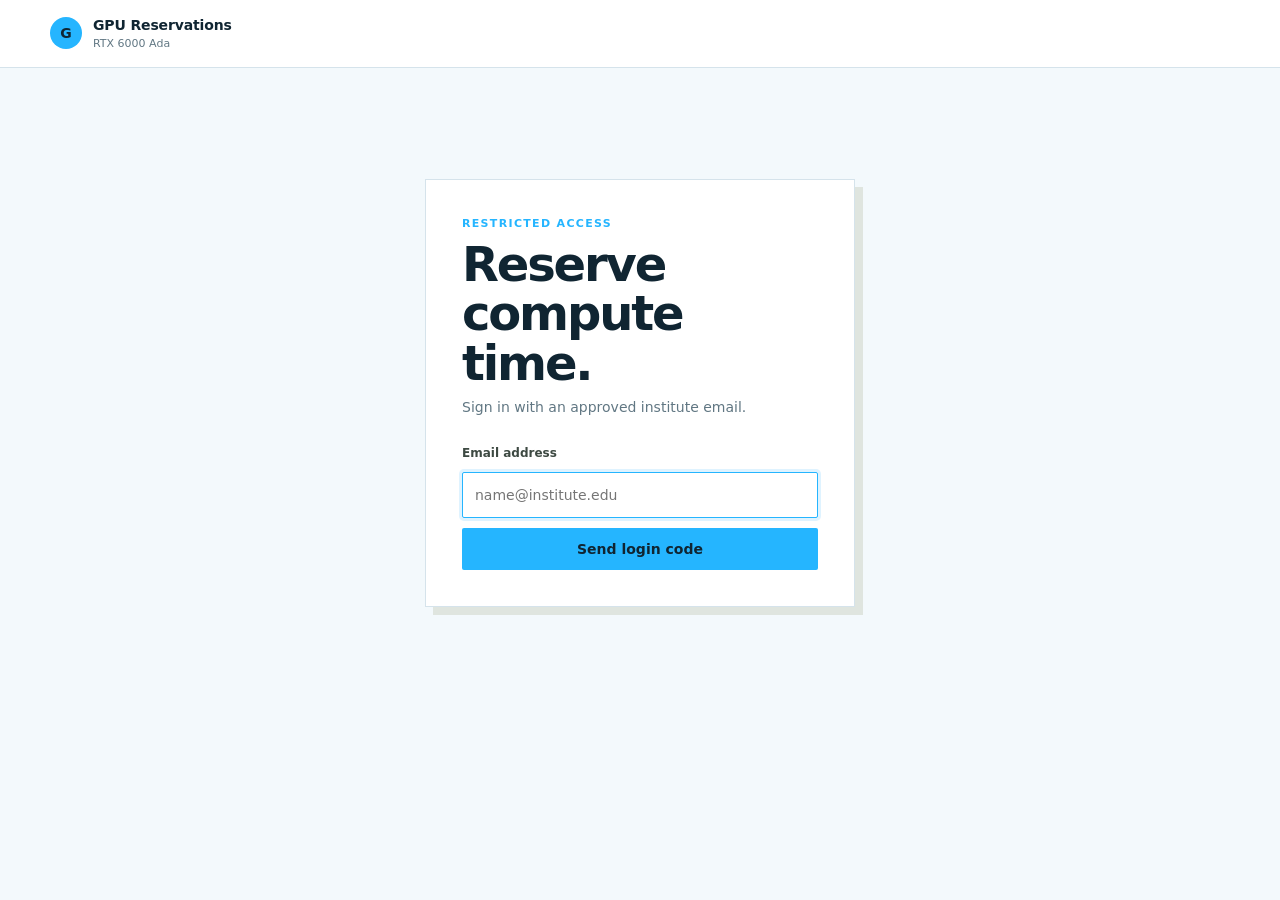
==== frontend/index.html @ e5f3404c "first commit" ====
<!doctype html>
<html lang="en">
<head>
  <meta charset="utf-8">
  <meta name="viewport" content="width=device-width, initial-scale=1">
  <meta name="color-scheme" content="light">
  <title>GPU Reservations</title>
  <link rel="stylesheet" href="/frontend/app.css?v=20">
  <script src="/frontend/app.js?v=20" defer></script>
</head>
<body>
  <header class="topbar">
    <a class="brand" href="/" aria-label="GPU Reservations home">
      <span class="brand-mark">G</span>
      <span><strong>GPU Reservations</strong><small>RTX 6000 Ada</small></span>
    </a>
    <div id="user-menu" class="user-menu hidden">
      <span><strong id="user-name"></strong><small id="user-email"></small></span>
      <button id="logout" class="button ghost" type="button">Sign out</button>
    </div>
  </header>

  <main>
    <section id="login" class="login-panel">
      <div class="eyebrow">Restricted access</div>
      <h1>Reserve compute time.</h1>
      <p>Sign in with an approved institute email.</p>
      <div id="login-notice" class="form-notice hidden" role="alert"></div>
      <form id="email-form" class="form-stack">
        <label for="email">Email address</label>
        <input id="email" type="email" inputmode="email" autocomplete="email" placeholder="name@institute.edu" required>
        <button id="email-submit" class="button primary" type="submit">Send login code</button>
      </form>
      <form id="code-form" class="form-stack hidden">
        <div class="form-heading"><label for="code">Verification code</label><button id="change-email" class="text-button" type="button">Use another email</button></div>
        <input id="code" class="otp" inputmode="numeric" autocomplete="one-time-code" pattern="[0-9]{6}" maxlength="6" placeholder="000000" required>
        <button id="code-submit" class="button primary" type="submit">Continue</button>
      </form>
    </section>

    <section id="workspace" class="workspace hidden">
      <div class="page-heading">
        <div><div class="eyebrow">Shared compute · RTX 6000 Ada</div><h1>Reserve GPU time</h1><p>Set your time below. The availability timeline updates as you adjust it.</p></div>
        <div class="status"><span class="status-dot"></span>GPU online</div>
      </div>
      <div id="notice" class="notice hidden" role="status" aria-live="polite">
        <span id="notice-icon" class="notice-icon" aria-hidden="true"></span>
        <div><strong id="notice-title"></strong><p id="notice-message"></p></div>
        <button id="dismiss-notice" class="notice-close" type="button" aria-label="Dismiss message">×</button>
      </div>
      <section class="booking-composer" aria-labelledby="composer-title">
        <div class="composer-intro"><div class="eyebrow">New reservation</div><h2 id="composer-title">Build your session</h2><p>The selected time appears live on the timeline.</p></div>
        <div id="reservation-limit" class="reservation-limit hidden" role="status"><strong>One reservation at a time</strong><span>You already have a current or upcoming reservation. Cancel or complete it before booking another.</span></div>
        <div class="composer-fields">
          <div class="composer-field"><span id="start-time-label">Start time</span><div class="time-entry" role="group" aria-labelledby="start-time-label"><label><span class="sr-only">Time, hour and minute</span><input id="start-time-text" type="text" inputmode="numeric" autocomplete="off" maxlength="5" placeholder="09:00" aria-describedby="time-entry-hint"></label><div class="period-toggle" aria-label="AM or PM"><button id="period-am" type="button" data-period="AM">AM</button><button id="period-pm" type="button" data-period="PM">PM</button></div></div><small id="time-entry-hint" class="field-hint">Type any minute · ↑↓ adjusts by one minute</small></div>
          <div class="composer-field"><span>Duration</span><div class="duration-stepper"><button id="duration-down" type="button" aria-label="Reduce duration by 15 minutes">−</button><output id="duration-value">1 hr</output><button id="duration-up" type="button" aria-label="Increase duration by 15 minutes">+</button></div></div>
          <div id="composer-summary" class="composer-summary"><span id="composer-date">Today</span><strong id="composer-range">9:00 AM — 10:00 AM</strong><small id="composer-status">Available to reserve</small></div>
          <button id="confirm-booking" class="button primary reserve-button" type="button">Reserve GPU</button>
        </div>
        <p id="selection-error" class="inline-error hidden"></p>
        <div id="my-reservations" class="my-reservations hidden"></div>
      </section>
      <section class="schedule" aria-label="GPU availability calendar">
        <header class="schedule-header">
          <div class="date-control">
            <button id="previous-day" class="day-arrow" type="button" aria-label="Previous week">←</button>
            <div class="active-date"><span id="day-context">Today</span><h2 id="calendar-date"></h2></div>
            <button id="next-day" class="day-arrow" type="button" aria-label="Next week">→</button>
          </div>
          <button id="return-today" class="button secondary hidden" type="button">Return to today</button>
        </header>
        <nav id="day-strip" class="day-strip" aria-label="Browse days"></nav>
        <div class="availability-key" aria-label="Availability legend">
          <span><i class="key-open"></i>Available</span><span><i class="key-busy"></i>Unavailable</span><span><i class="key-yours"></i>Your reservation</span><span><i class="key-preview"></i>Your selection</span>
        </div>
        <div id="timeline-scroller" class="horizontal-calendar">
          <div id="timeline" class="timeline" aria-label="Daily availability timeline">
            <div class="hour-labels timeline-fallback" aria-hidden="true">
              <span class="hour-label major" style="left:0">12 AM</span><span class="hour-label" style="left:4.1667%">1 AM</span><span class="hour-label major" style="left:8.3333%">2 AM</span><span class="hour-label" style="left:12.5%">3 AM</span><span class="hour-label major" style="left:16.6667%">4 AM</span><span class="hour-label" style="left:20.8333%">5 AM</span><span class="hour-label major" style="left:25%">6 AM</span><span class="hour-label" style="left:29.1667%">7 AM</span><span class="hour-label major" style="left:33.3333%">8 AM</span><span class="hour-label" style="left:37.5%">9 AM</span><span class="hour-label major" style="left:41.6667%">10 AM</span><span class="hour-label" style="left:45.8333%">11 AM</span><span class="hour-label major" style="left:50%">12 PM</span><span class="hour-label" style="left:54.1667%">1 PM</span><span class="hour-label major" style="left:58.3333%">2 PM</span><span class="hour-label" style="left:62.5%">3 PM</span><span class="hour-label major" style="left:66.6667%">4 PM</span><span class="hour-label" style="left:70.8333%">5 PM</span><span class="hour-label major" style="left:75%">6 PM</span><span class="hour-label" style="left:79.1667%">7 PM</span><span class="hour-label major" style="left:83.3333%">8 PM</span><span class="hour-label" style="left:87.5%">9 PM</span><span class="hour-label major" style="left:91.6667%">10 PM</span><span class="hour-label" style="left:95.8333%">11 PM</span><span class="hour-label major" style="left:100%">12 AM</span>
            </div>
            <div class="timeline-empty-message">Loading availability…</div>
          </div>
        </div>
      </section>
    </section>
  </main>

  <dialog id="cancel-dialog">
    <div class="dialog-copy"><h2>Cancel reservation?</h2><p>Active SSH access will stop shortly after cancellation.</p></div>
    <div class="dialog-actions"><button id="keep-reservation" class="button secondary" type="button">Keep it</button><button id="confirm-cancel" class="button danger" type="button">Cancel reservation</button></div>
  </dialog>

  <dialog id="confirm-dialog" class="confirm-dialog" aria-labelledby="confirm-dialog-title">
    <div class="dialog-copy">
      <div class="eyebrow">Review reservation</div>
      <h2 id="confirm-dialog-title">Confirm your GPU session</h2>
      <p>Check the configuration and timing before reserving.</p>
      <dl class="configuration-summary">
        <div class="configuration-time"><dt>Date</dt><dd id="confirm-date"></dd></div>
        <div class="configuration-time"><dt>Session</dt><dd id="confirm-time"></dd></div>
        <div><dt>GPU</dt><dd>NVIDIA RTX A6000<small>48 GB VRAM</small></dd></div>
        <div><dt>CPU</dt><dd>16 cores</dd></div>
        <div><dt>Memory</dt><dd>32 GB RAM</dd></div>
        <div><dt>Runtime</dt><dd>CUDA 12.8</dd></div>
      </dl>
    </div>
    <div class="dialog-actions"><button id="edit-booking" class="button secondary" type="button">Go back</button><button id="submit-booking" class="button primary" type="button">Confirm reservation</button></div>
  </dialog>
</body>
</html>
---- frontend/app.css ----
:root {
  --ink:#102532;--muted:#617783;--line:#d5e3eb;--line-strong:#b7cedb;--paper:#fff;
  --canvas:#f3f9fc;--soft:#edf7fc;--accent:#25B5FF;--accent-dark:#079be8;
  --accent-pale:#e5f6ff;--danger:#b52b23;--danger-pale:#fff0ed;--warning:#9b5b12;
  --success:#168fd5;--success-pale:#e5f6ff;
  font-family:Inter,ui-sans-serif,system-ui,-apple-system,BlinkMacSystemFont,"Segoe UI",sans-serif;
  color:var(--ink);background:var(--canvas);font-synthesis:none;
}
*{box-sizing:border-box}html{scroll-behavior:smooth}body{margin:0;min-height:100vh;font-size:14px;line-height:1.45}button,input{font:inherit}button{touch-action:manipulation}.hidden{display:none!important}
.topbar{height:68px;padding:0 max(24px,calc((100vw - 1180px)/2));display:flex;align-items:center;justify-content:space-between;border-bottom:1px solid var(--line);background:var(--paper);position:sticky;top:0;z-index:40}.brand{display:flex;align-items:center;gap:11px;color:var(--ink);text-decoration:none}.brand-mark{display:grid;place-items:center;width:32px;height:32px;color:#fff;background:var(--accent);border-radius:50%;font-weight:800}.brand strong,.brand small,.user-menu strong,.user-menu small{display:block}.brand strong{letter-spacing:-.01em}.brand small,.user-menu small{color:var(--muted);font-size:11px}.user-menu{display:flex;align-items:center;gap:16px;text-align:right}
main{width:min(1180px,calc(100% - 48px));margin:0 auto;padding:48px 0 72px}.eyebrow{margin-bottom:8px;color:var(--accent);font-size:11px;font-weight:800;letter-spacing:.12em;text-transform:uppercase}h1,h2,p{margin-top:0}h1{margin-bottom:9px;font-size:clamp(30px,4vw,48px);line-height:1.03;letter-spacing:-.045em;font-weight:720}h2{margin-bottom:0;font-size:21px;letter-spacing:-.025em}.page-heading{display:flex;align-items:end;justify-content:space-between;gap:24px;margin-bottom:30px}.page-heading p{margin:0;color:var(--muted);font-size:15px}.status{display:flex;align-items:center;gap:9px;padding:9px 12px;border:1px solid var(--line);background:#fff;color:var(--muted);font-size:12px}.status-dot{width:8px;height:8px;border-radius:50%;background:var(--success);box-shadow:0 0 0 4px rgb(22 113 73/.11)}
.login-panel{width:min(430px,100%);margin:7vh auto 0;padding:36px;border:1px solid var(--line);background:var(--paper);box-shadow:8px 8px 0 #dfe5df}.login-panel>p{margin-bottom:27px;color:var(--muted)}.form-notice{margin:-10px 0 20px;padding:12px 13px;color:#7d1814;background:var(--danger-pale);border-left:5px solid var(--danger);font-weight:650}.form-stack{display:grid;gap:10px}.form-stack+form{margin-top:22px;padding-top:22px;border-top:1px solid var(--line)}label,.field-label{color:#3d4942;font-size:12px;font-weight:700}.form-heading{display:flex;justify-content:space-between;align-items:center}
input{width:100%;height:46px;padding:9px 12px;color:var(--ink);background:#fff;border:1px solid var(--line-strong);border-radius:2px;outline:none;transition:border-color 140ms,box-shadow 140ms}input:focus{border-color:var(--accent);box-shadow:0 0 0 3px rgb(32 106 70/.13)}.otp{font-size:20px;letter-spacing:.22em;font-variant-numeric:tabular-nums}
.button{min-height:42px;padding:8px 15px;border:1px solid transparent;border-radius:2px;font-weight:720;cursor:pointer;transition:background 140ms,border-color 140ms,color 140ms,transform 100ms}.button:active{transform:translateY(1px)}.button:focus-visible,.icon-button:focus-visible,.text-button:focus-visible,.day-arrow:focus-visible,.day-chip:focus-visible,.slot-action:focus-visible,.notice-close:focus-visible{outline:3px solid rgb(32 106 70/.2);outline-offset:2px}.button:disabled{opacity:.5;cursor:wait}.primary{color:#fff;background:var(--accent)}.primary:hover{background:var(--accent-dark)}.secondary{color:var(--ink);background:#fff;border-color:var(--line-strong)}.secondary:hover,.ghost:hover{background:var(--soft)}.ghost{min-height:34px;color:var(--muted);background:transparent;border-color:var(--line)}.danger{color:#fff;background:var(--danger)}.text-button{padding:0;color:var(--accent);background:none;border:0;font-size:12px;font-weight:700;cursor:pointer}.icon-button{width:38px;height:38px;color:var(--muted);background:transparent;border:1px solid var(--line);border-radius:2px;font-size:22px;cursor:pointer}
.notice{display:grid;grid-template-columns:auto 1fr auto;align-items:start;gap:14px;margin-bottom:22px;padding:19px 20px;color:#104e33;background:var(--success-pale);border:1px solid #9fd3b4;border-left:6px solid var(--success);box-shadow:4px 4px 0 rgb(22 113 73/.1)}.notice.error{color:#7d1814;background:var(--danger-pale);border-color:#edaaa4;border-left-color:var(--danger);box-shadow:4px 4px 0 rgb(181 43 35/.09)}.notice-icon{display:grid;place-items:center;width:26px;height:26px;border-radius:50%;color:#fff;background:var(--success);font-weight:900}.notice-icon::after{content:'✓'}.notice.error .notice-icon{background:var(--danger)}.notice.error .notice-icon::after{content:'!'}.notice strong{display:block;font-size:17px;letter-spacing:-.01em}.notice p{margin:2px 0 0;color:inherit}.notice-close{padding:0 4px;border:0;background:transparent;color:currentColor;font-size:22px;cursor:pointer}
.schedule{background:var(--paper);border:1px solid var(--line-strong);box-shadow:8px 8px 0 #dfe5df}.schedule-header{display:flex;align-items:center;justify-content:space-between;gap:20px;padding:24px 26px;border-bottom:1px solid var(--line)}.date-control{display:flex;align-items:center;gap:17px}.day-arrow{display:grid;place-items:center;width:40px;height:40px;border:1px solid var(--line-strong);border-radius:50%;background:#fff;color:var(--ink);cursor:pointer;font-size:17px}.day-arrow:hover{background:var(--soft)}.active-date{min-width:220px}.active-date span{display:block;margin-bottom:2px;color:var(--accent);font-size:11px;font-weight:800;letter-spacing:.1em;text-transform:uppercase}.active-date h2{font-size:24px}
.day-strip{display:grid;grid-template-columns:repeat(7,1fr);border-bottom:1px solid var(--line)}.day-chip{min-width:0;padding:15px 6px;background:#fafbfa;border:0;border-right:1px solid var(--line);color:var(--muted);cursor:pointer}.day-chip:last-child{border-right:0}.day-chip span,.day-chip strong{display:block}.day-chip span{font-size:10px;font-weight:750;letter-spacing:.08em;text-transform:uppercase}.day-chip strong{margin-top:3px;color:var(--ink);font-size:18px}.day-chip:hover{background:var(--soft)}.day-chip.active{background:var(--accent);color:#d8ebdf}.day-chip.active strong{color:#fff}.day-chip.today:not(.active) strong{color:var(--accent)}
.availability-key{display:flex;flex-wrap:wrap;gap:20px;padding:13px 26px;color:var(--muted);border-bottom:1px solid var(--line);font-size:11px}.availability-key span{display:flex;align-items:center;gap:7px}.availability-key i{display:inline-block;width:11px;height:11px;border:1px solid var(--line-strong)}.key-open{background:#fff}.key-busy{background:#d8ddd9}.key-yours{background:var(--accent)}.key-past{background:repeating-linear-gradient(135deg,#fff,#fff 3px,#dfe3e0 3px,#dfe3e0 5px)}
.timeline-head,.time-row{display:grid;grid-template-columns:112px 1fr 110px;align-items:center}.timeline-head{min-height:38px;padding:0 26px;color:var(--muted);background:#f7f9f7;border-bottom:1px solid var(--line);font-size:10px;font-weight:750;letter-spacing:.08em;text-transform:uppercase}.timeline{position:relative}.time-row{min-height:48px;padding:0 26px;border-bottom:1px solid #e7ebe8}.time-row:last-child{border-bottom:0}.time-label{color:#667169;font-size:12px;font-variant-numeric:tabular-nums}.slot-status{align-self:stretch;display:flex;align-items:center;gap:10px;padding-left:16px;border-left:3px solid #cad3cc;color:#4f5d54}.slot-status::before{content:'';width:7px;height:7px;border-radius:50%;background:#8e9a92}.slot-action{justify-self:end;padding:6px 0;border:0;background:transparent;color:var(--accent);font-size:12px;font-weight:800;cursor:pointer}.slot-action:hover{text-decoration:underline}.time-row.unavailable{background:#edf0ee}.time-row.unavailable .slot-status{border-left-color:#89958d;color:#4c5650}.time-row.unavailable .slot-status::before{background:#68736c}.time-row.mine{background:var(--accent-pale)}.time-row.mine .slot-status{border-left-color:var(--accent);color:var(--accent-dark);font-weight:700}.time-row.mine .slot-status::before{background:var(--accent)}.time-row.past{background:repeating-linear-gradient(135deg,#fafbfa,#fafbfa 7px,#f1f3f1 7px,#f1f3f1 10px);color:#9aa29d}.time-row.past .slot-status{border-left-color:#d8ddd9;color:#929b95}.time-row.past .slot-status::before{background:#b9c1bc}.current-time{position:absolute;left:112px;right:26px;height:2px;background:#d3493e;z-index:2;pointer-events:none}.current-time::before{content:'';position:absolute;left:-4px;top:-3px;width:8px;height:8px;border-radius:50%;background:#d3493e}
.backdrop{position:fixed;inset:0;z-index:60;background:rgb(19 29 23/.38);animation:fade-in 160ms ease-out}.booking-panel{position:fixed;top:0;right:0;z-index:70;width:min(430px,100%);height:100dvh;padding:30px;background:#fff;border-left:1px solid var(--line-strong);box-shadow:-20px 0 55px rgb(15 24 18/.16);transform:translateX(102%);transition:transform 220ms cubic-bezier(.2,.75,.25,1);display:flex;flex-direction:column}.booking-panel.open{transform:none}.panel-head{display:flex;align-items:flex-start;justify-content:space-between;gap:20px;padding-bottom:24px;border-bottom:1px solid var(--line)}.selection-summary{padding:26px 0;border-bottom:1px solid var(--line)}.selection-summary strong,.selection-summary span{display:block}.selection-summary strong{font-size:22px;letter-spacing:-.03em}.selection-summary span{margin-top:3px;color:var(--muted)}#selection-time{margin-top:12px;color:var(--ink);font-size:18px;font-weight:700}.field-group{padding-top:24px}.segmented{display:grid;grid-template-columns:1fr 1fr;gap:7px;margin-top:9px}.segmented button{min-height:42px;color:#424f47;background:var(--soft);border:1px solid transparent;border-radius:2px;cursor:pointer}.segmented button:hover{border-color:var(--line-strong)}.segmented button.active{color:#fff;background:var(--ink)}.segmented button:disabled{opacity:.35;cursor:not-allowed}.inline-error{margin-top:16px;padding:13px;color:#821b16;background:var(--danger-pale);border:1px solid #edaaa4;border-left:5px solid var(--danger);font-weight:650}.panel-actions{display:grid;grid-template-columns:1fr 1fr;gap:8px;margin-top:auto;padding-top:24px}
dialog{width:min(430px,calc(100% - 32px));padding:0;border:1px solid var(--line-strong);border-radius:2px;box-shadow:12px 12px 0 rgb(23 33 27/.17)}dialog::backdrop{background:rgb(16 24 19/.4)}.dialog-copy{padding:26px}.dialog-copy p{margin:7px 0 0;color:var(--muted)}.dialog-actions{display:flex;justify-content:flex-end;gap:8px;padding:15px 24px;background:#f3f5f3;border-top:1px solid var(--line)}
@keyframes fade-in{from{opacity:0}to{opacity:1}}
@media(max-width:700px){.topbar{height:60px;padding:0 16px}.user-menu>span{display:none}main{width:100%;padding:27px 0 48px}.workspace .page-heading{padding:0 17px}.page-heading{align-items:flex-start}.status{display:none}.schedule{border-left:0;border-right:0;box-shadow:none}.schedule-header{padding:18px 16px}.active-date{min-width:0}.active-date h2{font-size:19px}.date-control{gap:10px}.day-arrow{width:36px;height:36px}.schedule-header>.button{display:none}.day-strip{overflow-x:auto;grid-template-columns:repeat(7,minmax(62px,1fr))}.availability-key{gap:11px;padding:11px 16px}.timeline-head,.time-row{grid-template-columns:74px 1fr 62px;padding-left:16px;padding-right:12px}.timeline-head{font-size:9px}.slot-status{padding-left:10px}.current-time{left:74px;right:12px}.booking-panel{top:auto;bottom:0;width:100%;height:auto;max-height:91dvh;padding:22px;border-top:1px solid var(--line-strong);border-left:0;transform:translateY(102%)}.segmented{grid-template-columns:repeat(4,1fr)}.segmented button{padding:5px;font-size:12px}.login-panel{margin:4vh 16px 0;width:auto;padding:25px}.notice{margin:0 16px 20px}.slot-action{font-size:11px}}
@media(prefers-reduced-motion:reduce){*,*::before,*::after{scroll-behavior:auto!important;transition:none!important;animation:none!important}}

/* Reservation confirmation */
.reserve-button{box-shadow:6px 6px 0 #b7cedb;transform:translate(-2px,-2px)}
.reserve-button:hover:not(:disabled){box-shadow:8px 8px 0 #a9c5d4;transform:translate(-3px,-3px)}
.reserve-button:active:not(:disabled){box-shadow:2px 2px 0 #a9c5d4;transform:translate(1px,1px)}
.reserve-button:disabled{box-shadow:3px 3px 0 #d5e3eb;transform:none}
.confirm-dialog{width:min(570px,calc(100% - 32px))}.confirm-dialog .dialog-copy{padding:30px}.confirm-dialog .eyebrow{margin-bottom:6px}.configuration-summary{display:grid;grid-template-columns:repeat(2,1fr);gap:10px;margin:24px 0 0}.configuration-summary>div{min-width:0;padding:15px 16px;border:1px solid var(--line);background:var(--soft)}.configuration-summary .configuration-time{grid-column:1/-1;background:#fff;border-color:var(--line-strong)}.configuration-summary dt{margin-bottom:4px;color:var(--muted);font-size:10px;font-weight:800;letter-spacing:.09em;text-transform:uppercase}.configuration-summary dd{margin:0;color:var(--ink);font-size:15px;font-weight:750;font-variant-numeric:tabular-nums}.configuration-summary dd small{display:block;margin-top:2px;color:var(--muted);font-size:11px;font-weight:600}.confirm-dialog .dialog-actions{padding:17px 30px}.confirm-dialog .dialog-actions .primary{min-width:180px}
@media(max-width:560px){.configuration-summary{grid-template-columns:1fr}.configuration-summary .configuration-time{grid-column:auto}.confirm-dialog .dialog-copy{padding:24px 20px}.confirm-dialog .dialog-actions{display:grid;grid-template-columns:1fr 1fr;padding:14px 20px}.confirm-dialog .dialog-actions .primary{min-width:0}}

/* Reservation composer and horizontal availability timeline */
.booking-composer{margin-bottom:24px;padding:25px 26px;background:var(--paper);border:1px solid var(--line-strong);box-shadow:8px 8px 0 #dfe5df}.composer-intro{display:flex;align-items:baseline;gap:12px;margin-bottom:20px}.composer-intro .eyebrow{margin:0}.composer-intro p{margin:0 0 0 auto;color:var(--muted)}.composer-fields{display:grid;grid-template-columns:minmax(150px,1fr) minmax(180px,1fr) minmax(210px,1.4fr) auto;gap:14px;align-items:end}.composer-field>span{display:block;margin-bottom:7px;color:#3d4942;font-size:12px;font-weight:700}.composer-field input{height:48px;font-size:17px;font-weight:700}.duration-stepper{height:48px;display:grid;grid-template-columns:46px 1fr 46px;border:1px solid var(--line-strong);background:#fff}.duration-stepper button{border:0;background:var(--soft);color:var(--accent);font-size:22px;cursor:pointer}.duration-stepper button:hover{background:var(--accent-pale)}.duration-stepper button:disabled{color:#aab2ad;cursor:not-allowed}.duration-stepper output{display:grid;place-items:center;border-left:1px solid var(--line);border-right:1px solid var(--line);font-size:15px;font-weight:750;font-variant-numeric:tabular-nums}.composer-summary{height:48px;display:flex;flex-direction:column;justify-content:center;padding-left:14px;border-left:3px solid var(--accent)}.composer-summary span,.composer-summary small{color:var(--muted);font-size:10px}.composer-summary strong{line-height:1.25;font-size:15px;font-variant-numeric:tabular-nums}.composer-summary.conflict{border-left-color:var(--danger)}.composer-summary.conflict small{color:var(--danger);font-weight:700}.reserve-button{height:48px;padding-inline:24px}.booking-composer>.inline-error{margin-bottom:0}.my-reservations{display:flex;flex-wrap:wrap;gap:8px;margin-top:16px;padding-top:16px;border-top:1px solid var(--line)}.my-reservations>span{align-self:center;margin-right:4px;color:var(--muted);font-size:11px;font-weight:750;text-transform:uppercase}.reservation-pill{padding:7px 10px;border:1px solid #a7cdb7;background:var(--accent-pale);color:var(--accent-dark);font-size:11px;font-weight:700;cursor:pointer}
.horizontal-calendar{overflow-x:auto;overscroll-behavior-x:contain;padding:26px 26px 20px;scrollbar-color:var(--line-strong) transparent}.timeline{position:relative;width:1536px;height:190px;min-width:100%;border:1px solid var(--line-strong);background:#fff;overflow:hidden}.timeline-grid{position:absolute;inset:0;display:grid;grid-template-columns:repeat(96,1fr)}.quarter-cell{border-right:1px solid #edf0ee}.quarter-cell.hour{border-right-color:#cbd3cd}.hour-labels{position:absolute;z-index:8;left:0;right:0;top:0;height:39px;border-bottom:1px solid var(--line-strong);background:#f7f9f7}.hour-label{position:absolute;top:12px;transform:translateX(-50%);color:#8b958e;font-size:9px;font-variant-numeric:tabular-nums;white-space:nowrap}.hour-label.major{color:#3d4942;font-size:10px;font-weight:750}.hour-label:first-child{transform:none;padding-left:5px}.hour-label:last-child{transform:translateX(-100%);padding-right:5px}.calendar-track-label{position:absolute;left:14px;top:47px;z-index:2;color:var(--muted);font-size:10px;font-weight:800;letter-spacing:.08em;text-transform:uppercase}.availability-block{position:absolute;top:76px;height:70px;z-index:3;display:flex;align-items:center;padding:0 11px;overflow:hidden;border-left:3px solid #68736c;background:#d8ddd9;color:#39443d;font-size:11px;font-weight:700;white-space:nowrap}.availability-block.mine{border-left-color:var(--accent-dark);background:var(--accent);color:#fff}.selection-block{position:absolute;top:67px;height:88px;z-index:5;display:flex;align-items:center;justify-content:center;min-width:4px;padding:0 9px;border:2px solid #c07813;background:#ffc85b;color:#4d3309;box-shadow:0 7px 18px rgb(117 72 8/.2);font-size:11px;font-weight:850;white-space:nowrap;overflow:hidden;transition:left 180ms cubic-bezier(.2,.8,.2,1),width 180ms cubic-bezier(.2,.8,.2,1),background 140ms,transform 180ms}.selection-block.updated{transform:scaleY(1.07)}.selection-block.conflict{border-color:var(--danger);background:#ef8e85;color:#66130e}.past-block{position:absolute;top:39px;bottom:0;left:0;z-index:1;background:repeating-linear-gradient(135deg,rgb(238 241 239/.78),rgb(238 241 239/.78) 5px,rgb(222 227 223/.78) 5px,rgb(222 227 223/.78) 8px);pointer-events:none}.now-marker{position:absolute;top:39px;bottom:0;z-index:6;width:2px;background:#d3493e;pointer-events:none}.now-marker::before{content:'';position:absolute;left:-4px;top:-4px;width:10px;height:10px;border-radius:50%;background:#d3493e}.key-preview{background:#ffc85b!important;border-color:#c07813!important}
@media(max-width:900px){.composer-intro{display:block}.composer-intro p{margin:5px 0 0}.composer-fields{grid-template-columns:1fr 1fr}.composer-summary{padding-left:10px}.reserve-button{width:100%}}
@media(max-width:560px){.booking-composer{padding:20px 16px;box-shadow:none;border-left:0;border-right:0}.composer-fields{grid-template-columns:1fr}.composer-summary{height:auto;min-height:48px}.horizontal-calendar{padding:20px 16px 16px}.timeline{width:1440px}.availability-key{overflow-x:auto;flex-wrap:nowrap}.availability-key span{white-space:nowrap}}
.timeline-empty-message{position:absolute;left:16px;top:80px;color:var(--muted);font-size:12px}.timeline-fallback{display:block}
.reservation-limit{display:flex;align-items:center;gap:12px;margin:-3px 0 19px;padding:13px 15px;border:1px solid #a7cdb7;border-left:5px solid var(--accent);background:var(--accent-pale);color:var(--accent-dark)}.reservation-limit strong{white-space:nowrap}.reservation-limit span{color:#496455;font-size:12px}.booking-composer.locked .composer-fields{opacity:.58}.booking-composer.locked .composer-intro p{display:none}.selection-block{color:transparent!important}@media(max-width:700px){.reservation-limit{display:block}.reservation-limit strong,.reservation-limit span{display:block}.reservation-limit span{margin-top:3px}}

/* Cyan palette and flat, even-edged surfaces */
.brand-mark,.primary,.day-chip.active{color:var(--ink)}.primary:hover{color:#fff}.status-dot{box-shadow:0 0 0 4px rgb(55 178 251/.16)}input:focus{box-shadow:0 0 0 3px rgb(55 178 251/.16)}.button:focus-visible,.icon-button:focus-visible,.text-button:focus-visible,.day-arrow:focus-visible,.day-chip:focus-visible,.slot-action:focus-visible,.notice-close:focus-visible{outline-color:rgb(55 178 251/.24)}.day-chip.active{color:#16455f}.notice{color:#075b8c;border-color:#9bdcff;box-shadow:4px 4px 0 rgb(55 178 251/.14)}.notice-icon{color:var(--ink)}.reservation-pill,.reservation-limit{border-color:#94d7fc;color:#075b8c}.reservation-limit span{color:#356b89}.availability-block,.availability-block.mine,.composer-summary,.composer-summary.conflict,.reservation-limit,.notice,.notice.error,.form-notice,.inline-error{border-left-width:0}.availability-block.mine{color:var(--ink)}
.availability-block.mine{background:#43b977;color:#0b3c22}.key-yours{background:#43b977}.selection-block{background:#ffc85b;border-color:#c07813}.selection-block.conflict{background:#ef8e85;border-color:var(--danger)}
.sr-only{position:absolute;width:1px;height:1px;padding:0;margin:-1px;overflow:hidden;clip:rect(0,0,0,0);white-space:nowrap;border:0}.time-picker{height:48px;display:grid;grid-template-columns:1fr auto 1fr .9fr;align-items:center;gap:5px;padding:4px 5px;border:1px solid var(--line-strong);background:#fff;transition:border-color 150ms,box-shadow 150ms,transform 150ms}.time-picker:focus-within{border-color:var(--accent);box-shadow:0 0 0 4px rgb(37 181 255/.16);transform:translateY(-1px)}.time-picker b{color:var(--muted);font-size:18px}.time-picker label{min-width:0}.time-picker select{width:100%;height:38px;padding:0 22px 0 8px;appearance:none;border:0;border-radius:2px;outline:0;background:var(--soft) linear-gradient(45deg,transparent 50%,var(--accent-dark) 50%) right 8px center/5px 5px no-repeat;color:var(--ink);font-size:15px;font-weight:760;font-variant-numeric:tabular-nums;cursor:pointer;transition:background-color 130ms,color 130ms}.time-picker select:hover,.time-picker select:focus{background-color:var(--accent-pale);color:var(--accent-dark)}.time-picker select:disabled{cursor:not-allowed;opacity:.55}.time-picker .period-select{font-size:12px;letter-spacing:.04em}
.availability-block,.selection-block{top:67px;height:88px;border:2px solid #aeb9b2;border-radius:2px;box-shadow:0 7px 18px rgb(31 49 39/.18)}.availability-block.mine{border-color:#218653;box-shadow:0 7px 18px rgb(33 134 83/.24)}.selection-block{border-color:#c07813;box-shadow:0 7px 18px rgb(117 72 8/.22)}.selection-block.conflict{border-color:var(--danger);box-shadow:0 7px 18px rgb(181 43 35/.22)}
.time-picker{height:48px;display:grid;grid-template-columns:1fr 14px 1fr .88fr;align-items:stretch;gap:0;padding:0;border:1px solid var(--line-strong);border-radius:2px;background:#fff;box-shadow:none;transition:border-color 140ms,box-shadow 140ms}.time-picker:focus-within{border-color:var(--accent);box-shadow:0 0 0 3px rgb(37 181 255/.14);transform:none}.time-picker b{display:grid;place-items:center;color:var(--muted);background:#fff;font-size:16px;font-weight:650}.time-picker label{display:block;height:46px;min-width:0}.time-picker select{width:100%;height:46px;padding:0 21px 0 10px;appearance:none;border:0;border-radius:0;outline:0;background-color:#fff;background-image:linear-gradient(45deg,transparent 50%,#6e818c 50%),linear-gradient(135deg,#6e818c 50%,transparent 50%);background-position:calc(100% - 10px) 20px,calc(100% - 6px) 20px;background-size:4px 4px,4px 4px;background-repeat:no-repeat;color:var(--ink);font-size:15px;font-weight:700;font-variant-numeric:tabular-nums;cursor:pointer;transition:background-color 120ms,color 120ms}.time-picker select:hover,.time-picker select:focus{background-color:var(--soft);color:var(--ink)}.time-picker label:nth-of-type(2){border-right:1px solid var(--line)}.time-picker .period-select{font-size:12px;letter-spacing:.05em;text-align:center}.time-picker select:disabled{cursor:not-allowed;opacity:.5;background-color:var(--soft)}
.time-entry{height:48px;display:grid;grid-template-columns:minmax(78px,1fr) auto;align-items:stretch;border:1px solid var(--line-strong);border-radius:2px;background:#fff;transition:border-color 140ms,box-shadow 140ms}.time-entry:focus-within{border-color:var(--accent);box-shadow:0 0 0 3px rgb(37 181 255/.14)}.time-entry label{min-width:0}.time-entry input{height:46px;padding:0 12px;border:0;box-shadow:none!important;background:transparent;font-size:17px;font-weight:740;letter-spacing:.02em;font-variant-numeric:tabular-nums}.time-entry input::placeholder{color:#9aabb4}.period-toggle{display:grid;grid-template-columns:1fr 1fr;margin:5px;padding-left:5px;border-left:1px solid var(--line)}.period-toggle button{min-width:37px;padding:0 7px;border:0;border-radius:2px;background:transparent;color:var(--muted);font-size:10px;font-weight:800;letter-spacing:.05em;cursor:pointer;transition:background-color 120ms,color 120ms}.period-toggle button:hover{color:var(--ink);background:var(--soft)}.period-toggle button.active{color:#064d73;background:var(--accent-pale);box-shadow:inset 0 0 0 1px #8fdcff}.period-toggle button:focus-visible{outline:2px solid var(--accent);outline-offset:-2px}.period-toggle button:disabled{cursor:not-allowed;opacity:.45}.field-hint{display:block;margin-top:6px;color:var(--muted);font-size:10px;white-space:nowrap}.time-entry.invalid{border-color:var(--danger);box-shadow:0 0 0 3px rgb(181 43 35/.1)}.composer-field{position:relative}.field-hint{position:absolute;top:calc(100% + 5px);left:0;margin:0}.composer-fields{margin-bottom:13px}.horizontal-calendar{scrollbar-width:thin;scrollbar-color:transparent transparent}.horizontal-calendar::-webkit-scrollbar{height:5px}.horizontal-calendar::-webkit-scrollbar-track{background:transparent}.horizontal-calendar::-webkit-scrollbar-thumb{background:transparent;border-radius:999px}.horizontal-calendar.reveal-scrollbar{scrollbar-color:#8ec7e5 transparent}.horizontal-calendar.reveal-scrollbar::-webkit-scrollbar-thumb{background:#8ec7e5}.horizontal-calendar.reveal-scrollbar::-webkit-scrollbar-thumb:hover{background:#56b5e6}.horizontal-calendar.reveal-scrollbar::-webkit-scrollbar-thumb:active{background:var(--accent-dark)}.horizontal-calendar.is-auto-scrolling{scrollbar-color:transparent transparent}.horizontal-calendar.is-auto-scrolling::-webkit-scrollbar-thumb{background:transparent}
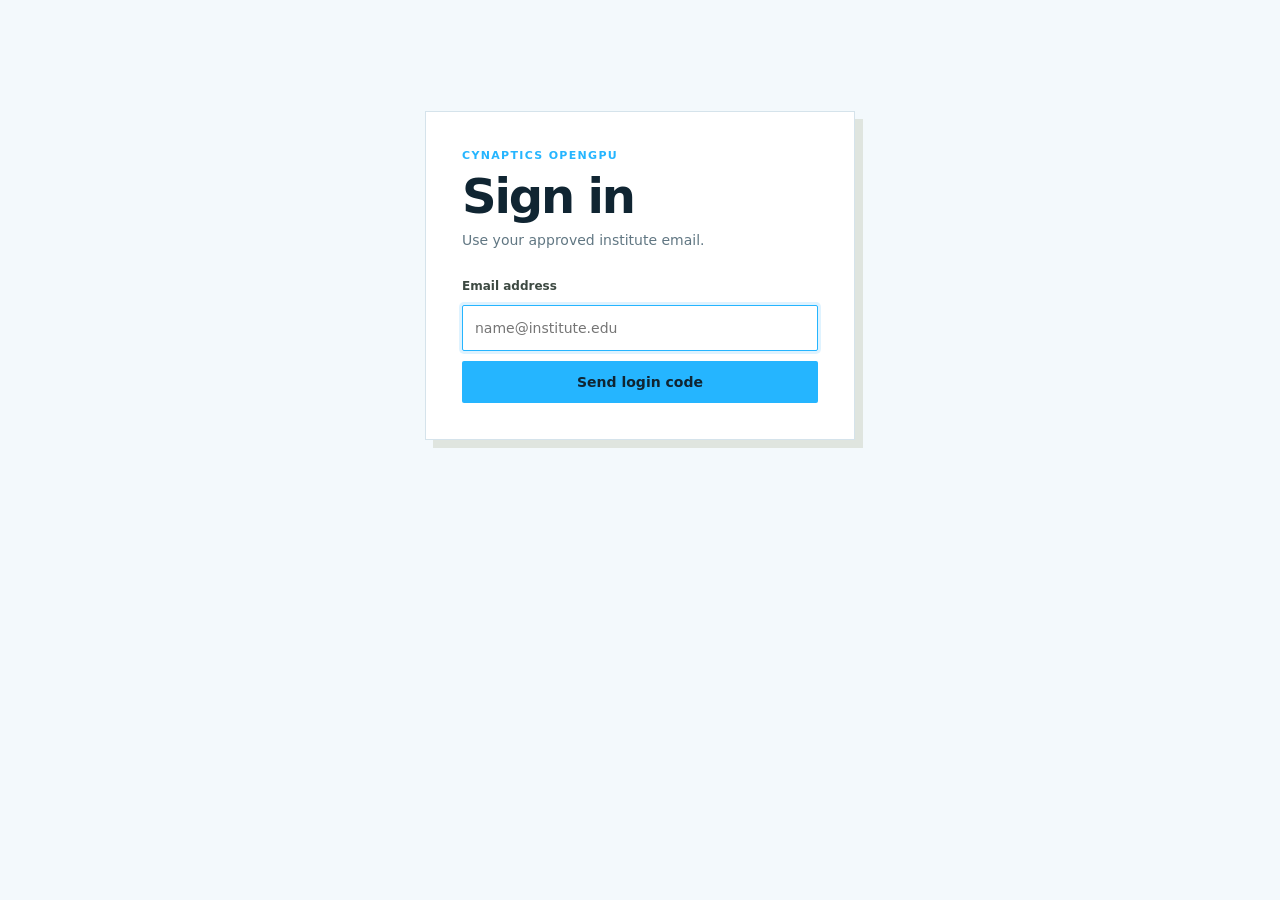
==== commit b7fa8855: "added admin controls" ====
--- a/frontend/index.html
+++ b/frontend/index.html
@@ -4,27 +4,25 @@
   <meta charset="utf-8">
   <meta name="viewport" content="width=device-width, initial-scale=1">
   <meta name="color-scheme" content="light">
-  <title>GPU Reservations</title>
-  <link rel="stylesheet" href="/frontend/app.css?v=20">
-  <script src="/frontend/app.js?v=20" defer></script>
+  <title>Cynaptics OpenGPU</title>
+  <link rel="icon" href="/frontend/favicon.svg?v=2" type="image/svg+xml">
+  <link rel="stylesheet" href="/frontend/app.css?v=33">
+  <script src="/frontend/app.js?v=29" defer></script>
 </head>
 <body>
   <header class="topbar">
-    <a class="brand" href="/" aria-label="GPU Reservations home">
-      <span class="brand-mark">G</span>
-      <span><strong>GPU Reservations</strong><small>RTX 6000 Ada</small></span>
-    </a>
     <div id="user-menu" class="user-menu hidden">
       <span><strong id="user-name"></strong><small id="user-email"></small></span>
+      <a id="admin-link" class="button secondary hidden" href="/admin">Admin</a>
       <button id="logout" class="button ghost" type="button">Sign out</button>
     </div>
   </header>
 
   <main>
     <section id="login" class="login-panel">
-      <div class="eyebrow">Restricted access</div>
-      <h1>Reserve compute time.</h1>
-      <p>Sign in with an approved institute email.</p>
+      <div class="eyebrow">Cynaptics OpenGPU</div>
+      <h1>Sign in</h1>
+      <p>Use your approved institute email.</p>
       <div id="login-notice" class="form-notice hidden" role="alert"></div>
       <form id="email-form" class="form-stack">
         <label for="email">Email address</label>
@@ -36,11 +34,18 @@
         <input id="code" class="otp" inputmode="numeric" autocomplete="one-time-code" pattern="[0-9]{6}" maxlength="6" placeholder="000000" required>
         <button id="code-submit" class="button primary" type="submit">Continue</button>
       </form>
+      <div id="access-request" class="access-request hidden" role="status">
+        <div class="access-request-icon" aria-hidden="true">!</div>
+        <h2>Access approval needed</h2>
+        <p>This email is not on the Cynaptics OpenGPU allowlist yet. Ask the administrator to approve it, then return here to sign in.</p>
+        <button id="retry-access" class="button secondary" type="button">Use another email</button>
+        <div id="contact-admin-row" class="contact-admin-row hidden"><span>Contact</span><span id="contact-admin"></span><button id="copy-admin-email" class="copy-email" type="button" aria-label="Copy administrator email" title="Copy email"><svg class="copy-icon" viewBox="0 0 24 24" fill="none" stroke="currentColor" stroke-width="2" stroke-linecap="round" stroke-linejoin="round" aria-hidden="true"><rect width="14" height="14" x="8" y="8" rx="2" ry="2"/><path d="M4 16c-1.1 0-2-.9-2-2V4c0-1.1.9-2 2-2h10c1.1 0 2 .9 2 2"/></svg><svg class="check-icon" viewBox="0 0 24 24" fill="none" stroke="currentColor" stroke-width="2" stroke-linecap="round" stroke-linejoin="round" aria-hidden="true"><path d="m20 6-11 11-5-5"/></svg></button></div>
+      </div>
     </section>
 
     <section id="workspace" class="workspace hidden">
       <div class="page-heading">
-        <div><div class="eyebrow">Shared compute · RTX 6000 Ada</div><h1>Reserve GPU time</h1><p>Set your time below. The availability timeline updates as you adjust it.</p></div>
+        <div><div class="eyebrow">Cynaptics OpenGPU · RTX 6000 Ada</div><h1>GPU reservations</h1><p>Select a start time and duration.</p></div>
         <div class="status"><span class="status-dot"></span>GPU online</div>
       </div>
       <div id="notice" class="notice hidden" role="status" aria-live="polite">
@@ -49,10 +54,10 @@
         <button id="dismiss-notice" class="notice-close" type="button" aria-label="Dismiss message">×</button>
       </div>
       <section class="booking-composer" aria-labelledby="composer-title">
-        <div class="composer-intro"><div class="eyebrow">New reservation</div><h2 id="composer-title">Build your session</h2><p>The selected time appears live on the timeline.</p></div>
-        <div id="reservation-limit" class="reservation-limit hidden" role="status"><strong>One reservation at a time</strong><span>You already have a current or upcoming reservation. Cancel or complete it before booking another.</span></div>
+        <div class="composer-intro"><div class="eyebrow">New reservation</div><h2 id="composer-title">Select a time</h2></div>
+        <div id="reservation-limit" class="reservation-limit hidden" role="status"><strong>One reservation at a time</strong><span>Cancel your current reservation before creating another.</span></div>
         <div class="composer-fields">
-          <div class="composer-field"><span id="start-time-label">Start time</span><div class="time-entry" role="group" aria-labelledby="start-time-label"><label><span class="sr-only">Time, hour and minute</span><input id="start-time-text" type="text" inputmode="numeric" autocomplete="off" maxlength="5" placeholder="09:00" aria-describedby="time-entry-hint"></label><div class="period-toggle" aria-label="AM or PM"><button id="period-am" type="button" data-period="AM">AM</button><button id="period-pm" type="button" data-period="PM">PM</button></div></div><small id="time-entry-hint" class="field-hint">Type any minute · ↑↓ adjusts by one minute</small></div>
+          <div class="composer-field"><span id="start-time-label">Start time</span><div class="time-entry" role="group" aria-labelledby="start-time-label"><label><span class="sr-only">Time, hour and minute</span><input id="start-time-text" type="text" inputmode="numeric" autocomplete="off" maxlength="5" placeholder="09:00" aria-describedby="time-entry-hint"></label><div class="period-toggle" aria-label="AM or PM"><button id="period-am" type="button" data-period="AM">AM</button><button id="period-pm" type="button" data-period="PM">PM</button></div></div><small id="time-entry-hint" class="field-hint">Any minute · ↑/↓ adjusts by 1 minute</small></div>
           <div class="composer-field"><span>Duration</span><div class="duration-stepper"><button id="duration-down" type="button" aria-label="Reduce duration by 15 minutes">−</button><output id="duration-value">1 hr</output><button id="duration-up" type="button" aria-label="Increase duration by 15 minutes">+</button></div></div>
           <div id="composer-summary" class="composer-summary"><span id="composer-date">Today</span><strong id="composer-range">9:00 AM — 10:00 AM</strong><small id="composer-status">Available to reserve</small></div>
           <button id="confirm-booking" class="button primary reserve-button" type="button">Reserve GPU</button>
@@ -94,7 +99,6 @@
     <div class="dialog-copy">
       <div class="eyebrow">Review reservation</div>
       <h2 id="confirm-dialog-title">Confirm your GPU session</h2>
-      <p>Check the configuration and timing before reserving.</p>
       <dl class="configuration-summary">
         <div class="configuration-time"><dt>Date</dt><dd id="confirm-date"></dd></div>
         <div class="configuration-time"><dt>Session</dt><dd id="confirm-time"></dd></div>
--- a/frontend/app.css
+++ b/frontend/app.css
@@ -7,19 +7,19 @@
   color:var(--ink);background:var(--canvas);font-synthesis:none;
 }
 *{box-sizing:border-box}html{scroll-behavior:smooth}body{margin:0;min-height:100vh;font-size:14px;line-height:1.45}button,input{font:inherit}button{touch-action:manipulation}.hidden{display:none!important}
-.topbar{height:68px;padding:0 max(24px,calc((100vw - 1180px)/2));display:flex;align-items:center;justify-content:space-between;border-bottom:1px solid var(--line);background:var(--paper);position:sticky;top:0;z-index:40}.brand{display:flex;align-items:center;gap:11px;color:var(--ink);text-decoration:none}.brand-mark{display:grid;place-items:center;width:32px;height:32px;color:#fff;background:var(--accent);border-radius:50%;font-weight:800}.brand strong,.brand small,.user-menu strong,.user-menu small{display:block}.brand strong{letter-spacing:-.01em}.brand small,.user-menu small{color:var(--muted);font-size:11px}.user-menu{display:flex;align-items:center;gap:16px;text-align:right}
+.topbar{height:68px;padding:0 max(24px,calc((100vw - 1180px)/2));display:flex;align-items:center;justify-content:flex-start;border-bottom:1px solid var(--line);background:var(--paper);position:sticky;top:0;z-index:40}.topbar:has(.user-menu.hidden){display:none}.user-menu strong,.user-menu small{display:block}.user-menu small{color:var(--muted);font-size:11px}.user-menu{display:flex;align-items:center;gap:16px;text-align:left}
 main{width:min(1180px,calc(100% - 48px));margin:0 auto;padding:48px 0 72px}.eyebrow{margin-bottom:8px;color:var(--accent);font-size:11px;font-weight:800;letter-spacing:.12em;text-transform:uppercase}h1,h2,p{margin-top:0}h1{margin-bottom:9px;font-size:clamp(30px,4vw,48px);line-height:1.03;letter-spacing:-.045em;font-weight:720}h2{margin-bottom:0;font-size:21px;letter-spacing:-.025em}.page-heading{display:flex;align-items:end;justify-content:space-between;gap:24px;margin-bottom:30px}.page-heading p{margin:0;color:var(--muted);font-size:15px}.status{display:flex;align-items:center;gap:9px;padding:9px 12px;border:1px solid var(--line);background:#fff;color:var(--muted);font-size:12px}.status-dot{width:8px;height:8px;border-radius:50%;background:var(--success);box-shadow:0 0 0 4px rgb(22 113 73/.11)}
 .login-panel{width:min(430px,100%);margin:7vh auto 0;padding:36px;border:1px solid var(--line);background:var(--paper);box-shadow:8px 8px 0 #dfe5df}.login-panel>p{margin-bottom:27px;color:var(--muted)}.form-notice{margin:-10px 0 20px;padding:12px 13px;color:#7d1814;background:var(--danger-pale);border-left:5px solid var(--danger);font-weight:650}.form-stack{display:grid;gap:10px}.form-stack+form{margin-top:22px;padding-top:22px;border-top:1px solid var(--line)}label,.field-label{color:#3d4942;font-size:12px;font-weight:700}.form-heading{display:flex;justify-content:space-between;align-items:center}
 input{width:100%;height:46px;padding:9px 12px;color:var(--ink);background:#fff;border:1px solid var(--line-strong);border-radius:2px;outline:none;transition:border-color 140ms,box-shadow 140ms}input:focus{border-color:var(--accent);box-shadow:0 0 0 3px rgb(32 106 70/.13)}.otp{font-size:20px;letter-spacing:.22em;font-variant-numeric:tabular-nums}
 .button{min-height:42px;padding:8px 15px;border:1px solid transparent;border-radius:2px;font-weight:720;cursor:pointer;transition:background 140ms,border-color 140ms,color 140ms,transform 100ms}.button:active{transform:translateY(1px)}.button:focus-visible,.icon-button:focus-visible,.text-button:focus-visible,.day-arrow:focus-visible,.day-chip:focus-visible,.slot-action:focus-visible,.notice-close:focus-visible{outline:3px solid rgb(32 106 70/.2);outline-offset:2px}.button:disabled{opacity:.5;cursor:wait}.primary{color:#fff;background:var(--accent)}.primary:hover{background:var(--accent-dark)}.secondary{color:var(--ink);background:#fff;border-color:var(--line-strong)}.secondary:hover,.ghost:hover{background:var(--soft)}.ghost{min-height:34px;color:var(--muted);background:transparent;border-color:var(--line)}.danger{color:#fff;background:var(--danger)}.text-button{padding:0;color:var(--accent);background:none;border:0;font-size:12px;font-weight:700;cursor:pointer}.icon-button{width:38px;height:38px;color:var(--muted);background:transparent;border:1px solid var(--line);border-radius:2px;font-size:22px;cursor:pointer}
-.notice{display:grid;grid-template-columns:auto 1fr auto;align-items:start;gap:14px;margin-bottom:22px;padding:19px 20px;color:#104e33;background:var(--success-pale);border:1px solid #9fd3b4;border-left:6px solid var(--success);box-shadow:4px 4px 0 rgb(22 113 73/.1)}.notice.error{color:#7d1814;background:var(--danger-pale);border-color:#edaaa4;border-left-color:var(--danger);box-shadow:4px 4px 0 rgb(181 43 35/.09)}.notice-icon{display:grid;place-items:center;width:26px;height:26px;border-radius:50%;color:#fff;background:var(--success);font-weight:900}.notice-icon::after{content:'✓'}.notice.error .notice-icon{background:var(--danger)}.notice.error .notice-icon::after{content:'!'}.notice strong{display:block;font-size:17px;letter-spacing:-.01em}.notice p{margin:2px 0 0;color:inherit}.notice-close{padding:0 4px;border:0;background:transparent;color:currentColor;font-size:22px;cursor:pointer}
+.notice{display:grid;grid-template-columns:auto 1fr auto;align-items:start;gap:14px;margin-bottom:22px;padding:19px 20px;color:#104e33;background:var(--success-pale);border:1px solid #9fd3b4;border-left:6px solid var(--success);box-shadow:4px 4px 0 rgb(22 113 73/.1)}.notice.error{color:#7d1814;background:var(--danger-pale);border-color:#edaaa4;border-left-color:var(--danger);box-shadow:4px 4px 0 rgb(181 43 35/.09)}.notice-icon{display:grid;place-items:center;width:26px;height:26px;border-radius:50%;color:#fff;background:var(--success);font-weight:900}.notice-icon::after{content:'✓'}.notice.loading .notice-icon{background:transparent}.notice.loading .notice-icon::after{content:'';width:18px;height:18px;border:3px solid rgb(37 181 255/.28);border-top-color:var(--accent-dark);border-radius:50%;animation:notice-spin .75s linear infinite}.notice.loading .notice-close{visibility:hidden}.notice.error .notice-icon{background:var(--danger)}.notice.error .notice-icon::after{content:'!'}.notice strong{display:block;font-size:17px;letter-spacing:-.01em}.notice p{margin:2px 0 0;color:inherit}.notice-close{padding:0 4px;border:0;background:transparent;color:currentColor;font-size:22px;cursor:pointer}
 .schedule{background:var(--paper);border:1px solid var(--line-strong);box-shadow:8px 8px 0 #dfe5df}.schedule-header{display:flex;align-items:center;justify-content:space-between;gap:20px;padding:24px 26px;border-bottom:1px solid var(--line)}.date-control{display:flex;align-items:center;gap:17px}.day-arrow{display:grid;place-items:center;width:40px;height:40px;border:1px solid var(--line-strong);border-radius:50%;background:#fff;color:var(--ink);cursor:pointer;font-size:17px}.day-arrow:hover{background:var(--soft)}.active-date{min-width:220px}.active-date span{display:block;margin-bottom:2px;color:var(--accent);font-size:11px;font-weight:800;letter-spacing:.1em;text-transform:uppercase}.active-date h2{font-size:24px}
 .day-strip{display:grid;grid-template-columns:repeat(7,1fr);border-bottom:1px solid var(--line)}.day-chip{min-width:0;padding:15px 6px;background:#fafbfa;border:0;border-right:1px solid var(--line);color:var(--muted);cursor:pointer}.day-chip:last-child{border-right:0}.day-chip span,.day-chip strong{display:block}.day-chip span{font-size:10px;font-weight:750;letter-spacing:.08em;text-transform:uppercase}.day-chip strong{margin-top:3px;color:var(--ink);font-size:18px}.day-chip:hover{background:var(--soft)}.day-chip.active{background:var(--accent);color:#d8ebdf}.day-chip.active strong{color:#fff}.day-chip.today:not(.active) strong{color:var(--accent)}
 .availability-key{display:flex;flex-wrap:wrap;gap:20px;padding:13px 26px;color:var(--muted);border-bottom:1px solid var(--line);font-size:11px}.availability-key span{display:flex;align-items:center;gap:7px}.availability-key i{display:inline-block;width:11px;height:11px;border:1px solid var(--line-strong)}.key-open{background:#fff}.key-busy{background:#d8ddd9}.key-yours{background:var(--accent)}.key-past{background:repeating-linear-gradient(135deg,#fff,#fff 3px,#dfe3e0 3px,#dfe3e0 5px)}
 .timeline-head,.time-row{display:grid;grid-template-columns:112px 1fr 110px;align-items:center}.timeline-head{min-height:38px;padding:0 26px;color:var(--muted);background:#f7f9f7;border-bottom:1px solid var(--line);font-size:10px;font-weight:750;letter-spacing:.08em;text-transform:uppercase}.timeline{position:relative}.time-row{min-height:48px;padding:0 26px;border-bottom:1px solid #e7ebe8}.time-row:last-child{border-bottom:0}.time-label{color:#667169;font-size:12px;font-variant-numeric:tabular-nums}.slot-status{align-self:stretch;display:flex;align-items:center;gap:10px;padding-left:16px;border-left:3px solid #cad3cc;color:#4f5d54}.slot-status::before{content:'';width:7px;height:7px;border-radius:50%;background:#8e9a92}.slot-action{justify-self:end;padding:6px 0;border:0;background:transparent;color:var(--accent);font-size:12px;font-weight:800;cursor:pointer}.slot-action:hover{text-decoration:underline}.time-row.unavailable{background:#edf0ee}.time-row.unavailable .slot-status{border-left-color:#89958d;color:#4c5650}.time-row.unavailable .slot-status::before{background:#68736c}.time-row.mine{background:var(--accent-pale)}.time-row.mine .slot-status{border-left-color:var(--accent);color:var(--accent-dark);font-weight:700}.time-row.mine .slot-status::before{background:var(--accent)}.time-row.past{background:repeating-linear-gradient(135deg,#fafbfa,#fafbfa 7px,#f1f3f1 7px,#f1f3f1 10px);color:#9aa29d}.time-row.past .slot-status{border-left-color:#d8ddd9;color:#929b95}.time-row.past .slot-status::before{background:#b9c1bc}.current-time{position:absolute;left:112px;right:26px;height:2px;background:#d3493e;z-index:2;pointer-events:none}.current-time::before{content:'';position:absolute;left:-4px;top:-3px;width:8px;height:8px;border-radius:50%;background:#d3493e}
 .backdrop{position:fixed;inset:0;z-index:60;background:rgb(19 29 23/.38);animation:fade-in 160ms ease-out}.booking-panel{position:fixed;top:0;right:0;z-index:70;width:min(430px,100%);height:100dvh;padding:30px;background:#fff;border-left:1px solid var(--line-strong);box-shadow:-20px 0 55px rgb(15 24 18/.16);transform:translateX(102%);transition:transform 220ms cubic-bezier(.2,.75,.25,1);display:flex;flex-direction:column}.booking-panel.open{transform:none}.panel-head{display:flex;align-items:flex-start;justify-content:space-between;gap:20px;padding-bottom:24px;border-bottom:1px solid var(--line)}.selection-summary{padding:26px 0;border-bottom:1px solid var(--line)}.selection-summary strong,.selection-summary span{display:block}.selection-summary strong{font-size:22px;letter-spacing:-.03em}.selection-summary span{margin-top:3px;color:var(--muted)}#selection-time{margin-top:12px;color:var(--ink);font-size:18px;font-weight:700}.field-group{padding-top:24px}.segmented{display:grid;grid-template-columns:1fr 1fr;gap:7px;margin-top:9px}.segmented button{min-height:42px;color:#424f47;background:var(--soft);border:1px solid transparent;border-radius:2px;cursor:pointer}.segmented button:hover{border-color:var(--line-strong)}.segmented button.active{color:#fff;background:var(--ink)}.segmented button:disabled{opacity:.35;cursor:not-allowed}.inline-error{margin-top:16px;padding:13px;color:#821b16;background:var(--danger-pale);border:1px solid #edaaa4;border-left:5px solid var(--danger);font-weight:650}.panel-actions{display:grid;grid-template-columns:1fr 1fr;gap:8px;margin-top:auto;padding-top:24px}
 dialog{width:min(430px,calc(100% - 32px));padding:0;border:1px solid var(--line-strong);border-radius:2px;box-shadow:12px 12px 0 rgb(23 33 27/.17)}dialog::backdrop{background:rgb(16 24 19/.4)}.dialog-copy{padding:26px}.dialog-copy p{margin:7px 0 0;color:var(--muted)}.dialog-actions{display:flex;justify-content:flex-end;gap:8px;padding:15px 24px;background:#f3f5f3;border-top:1px solid var(--line)}
-@keyframes fade-in{from{opacity:0}to{opacity:1}}
+@keyframes fade-in{from{opacity:0}to{opacity:1}}@keyframes notice-spin{to{transform:rotate(360deg)}}
 @media(max-width:700px){.topbar{height:60px;padding:0 16px}.user-menu>span{display:none}main{width:100%;padding:27px 0 48px}.workspace .page-heading{padding:0 17px}.page-heading{align-items:flex-start}.status{display:none}.schedule{border-left:0;border-right:0;box-shadow:none}.schedule-header{padding:18px 16px}.active-date{min-width:0}.active-date h2{font-size:19px}.date-control{gap:10px}.day-arrow{width:36px;height:36px}.schedule-header>.button{display:none}.day-strip{overflow-x:auto;grid-template-columns:repeat(7,minmax(62px,1fr))}.availability-key{gap:11px;padding:11px 16px}.timeline-head,.time-row{grid-template-columns:74px 1fr 62px;padding-left:16px;padding-right:12px}.timeline-head{font-size:9px}.slot-status{padding-left:10px}.current-time{left:74px;right:12px}.booking-panel{top:auto;bottom:0;width:100%;height:auto;max-height:91dvh;padding:22px;border-top:1px solid var(--line-strong);border-left:0;transform:translateY(102%)}.segmented{grid-template-columns:repeat(4,1fr)}.segmented button{padding:5px;font-size:12px}.login-panel{margin:4vh 16px 0;width:auto;padding:25px}.notice{margin:0 16px 20px}.slot-action{font-size:11px}}
 @media(prefers-reduced-motion:reduce){*,*::before,*::after{scroll-behavior:auto!important;transition:none!important;animation:none!important}}
 
@@ -40,9 +40,35 @@
 .reservation-limit{display:flex;align-items:center;gap:12px;margin:-3px 0 19px;padding:13px 15px;border:1px solid #a7cdb7;border-left:5px solid var(--accent);background:var(--accent-pale);color:var(--accent-dark)}.reservation-limit strong{white-space:nowrap}.reservation-limit span{color:#496455;font-size:12px}.booking-composer.locked .composer-fields{opacity:.58}.booking-composer.locked .composer-intro p{display:none}.selection-block{color:transparent!important}@media(max-width:700px){.reservation-limit{display:block}.reservation-limit strong,.reservation-limit span{display:block}.reservation-limit span{margin-top:3px}}
 
 /* Cyan palette and flat, even-edged surfaces */
-.brand-mark,.primary,.day-chip.active{color:var(--ink)}.primary:hover{color:#fff}.status-dot{box-shadow:0 0 0 4px rgb(55 178 251/.16)}input:focus{box-shadow:0 0 0 3px rgb(55 178 251/.16)}.button:focus-visible,.icon-button:focus-visible,.text-button:focus-visible,.day-arrow:focus-visible,.day-chip:focus-visible,.slot-action:focus-visible,.notice-close:focus-visible{outline-color:rgb(55 178 251/.24)}.day-chip.active{color:#16455f}.notice{color:#075b8c;border-color:#9bdcff;box-shadow:4px 4px 0 rgb(55 178 251/.14)}.notice-icon{color:var(--ink)}.reservation-pill,.reservation-limit{border-color:#94d7fc;color:#075b8c}.reservation-limit span{color:#356b89}.availability-block,.availability-block.mine,.composer-summary,.composer-summary.conflict,.reservation-limit,.notice,.notice.error,.form-notice,.inline-error{border-left-width:0}.availability-block.mine{color:var(--ink)}
+.primary,.day-chip.active{color:var(--ink)}.primary:hover{color:#fff}.status-dot{box-shadow:0 0 0 4px rgb(55 178 251/.16)}input:focus{box-shadow:0 0 0 3px rgb(55 178 251/.16)}.button:focus-visible,.icon-button:focus-visible,.text-button:focus-visible,.day-arrow:focus-visible,.day-chip:focus-visible,.slot-action:focus-visible,.notice-close:focus-visible{outline-color:rgb(55 178 251/.24)}.day-chip.active{color:#16455f}.notice{color:#075b8c;border-color:#9bdcff;box-shadow:4px 4px 0 rgb(55 178 251/.14)}.notice-icon{color:var(--ink)}.reservation-pill,.reservation-limit{border-color:#94d7fc;color:#075b8c}.reservation-limit span{color:#356b89}.availability-block,.availability-block.mine,.composer-summary,.composer-summary.conflict,.reservation-limit,.notice,.notice.error,.form-notice,.inline-error{border-left-width:1px}.availability-block.mine{color:var(--ink)}
 .availability-block.mine{background:#43b977;color:#0b3c22}.key-yours{background:#43b977}.selection-block{background:#ffc85b;border-color:#c07813}.selection-block.conflict{background:#ef8e85;border-color:var(--danger)}
 .sr-only{position:absolute;width:1px;height:1px;padding:0;margin:-1px;overflow:hidden;clip:rect(0,0,0,0);white-space:nowrap;border:0}.time-picker{height:48px;display:grid;grid-template-columns:1fr auto 1fr .9fr;align-items:center;gap:5px;padding:4px 5px;border:1px solid var(--line-strong);background:#fff;transition:border-color 150ms,box-shadow 150ms,transform 150ms}.time-picker:focus-within{border-color:var(--accent);box-shadow:0 0 0 4px rgb(37 181 255/.16);transform:translateY(-1px)}.time-picker b{color:var(--muted);font-size:18px}.time-picker label{min-width:0}.time-picker select{width:100%;height:38px;padding:0 22px 0 8px;appearance:none;border:0;border-radius:2px;outline:0;background:var(--soft) linear-gradient(45deg,transparent 50%,var(--accent-dark) 50%) right 8px center/5px 5px no-repeat;color:var(--ink);font-size:15px;font-weight:760;font-variant-numeric:tabular-nums;cursor:pointer;transition:background-color 130ms,color 130ms}.time-picker select:hover,.time-picker select:focus{background-color:var(--accent-pale);color:var(--accent-dark)}.time-picker select:disabled{cursor:not-allowed;opacity:.55}.time-picker .period-select{font-size:12px;letter-spacing:.04em}
 .availability-block,.selection-block{top:67px;height:88px;border:2px solid #aeb9b2;border-radius:2px;box-shadow:0 7px 18px rgb(31 49 39/.18)}.availability-block.mine{border-color:#218653;box-shadow:0 7px 18px rgb(33 134 83/.24)}.selection-block{border-color:#c07813;box-shadow:0 7px 18px rgb(117 72 8/.22)}.selection-block.conflict{border-color:var(--danger);box-shadow:0 7px 18px rgb(181 43 35/.22)}
 .time-picker{height:48px;display:grid;grid-template-columns:1fr 14px 1fr .88fr;align-items:stretch;gap:0;padding:0;border:1px solid var(--line-strong);border-radius:2px;background:#fff;box-shadow:none;transition:border-color 140ms,box-shadow 140ms}.time-picker:focus-within{border-color:var(--accent);box-shadow:0 0 0 3px rgb(37 181 255/.14);transform:none}.time-picker b{display:grid;place-items:center;color:var(--muted);background:#fff;font-size:16px;font-weight:650}.time-picker label{display:block;height:46px;min-width:0}.time-picker select{width:100%;height:46px;padding:0 21px 0 10px;appearance:none;border:0;border-radius:0;outline:0;background-color:#fff;background-image:linear-gradient(45deg,transparent 50%,#6e818c 50%),linear-gradient(135deg,#6e818c 50%,transparent 50%);background-position:calc(100% - 10px) 20px,calc(100% - 6px) 20px;background-size:4px 4px,4px 4px;background-repeat:no-repeat;color:var(--ink);font-size:15px;font-weight:700;font-variant-numeric:tabular-nums;cursor:pointer;transition:background-color 120ms,color 120ms}.time-picker select:hover,.time-picker select:focus{background-color:var(--soft);color:var(--ink)}.time-picker label:nth-of-type(2){border-right:1px solid var(--line)}.time-picker .period-select{font-size:12px;letter-spacing:.05em;text-align:center}.time-picker select:disabled{cursor:not-allowed;opacity:.5;background-color:var(--soft)}
 .time-entry{height:48px;display:grid;grid-template-columns:minmax(78px,1fr) auto;align-items:stretch;border:1px solid var(--line-strong);border-radius:2px;background:#fff;transition:border-color 140ms,box-shadow 140ms}.time-entry:focus-within{border-color:var(--accent);box-shadow:0 0 0 3px rgb(37 181 255/.14)}.time-entry label{min-width:0}.time-entry input{height:46px;padding:0 12px;border:0;box-shadow:none!important;background:transparent;font-size:17px;font-weight:740;letter-spacing:.02em;font-variant-numeric:tabular-nums}.time-entry input::placeholder{color:#9aabb4}.period-toggle{display:grid;grid-template-columns:1fr 1fr;margin:5px;padding-left:5px;border-left:1px solid var(--line)}.period-toggle button{min-width:37px;padding:0 7px;border:0;border-radius:2px;background:transparent;color:var(--muted);font-size:10px;font-weight:800;letter-spacing:.05em;cursor:pointer;transition:background-color 120ms,color 120ms}.period-toggle button:hover{color:var(--ink);background:var(--soft)}.period-toggle button.active{color:#064d73;background:var(--accent-pale);box-shadow:inset 0 0 0 1px #8fdcff}.period-toggle button:focus-visible{outline:2px solid var(--accent);outline-offset:-2px}.period-toggle button:disabled{cursor:not-allowed;opacity:.45}.field-hint{display:block;margin-top:6px;color:var(--muted);font-size:10px;white-space:nowrap}.time-entry.invalid{border-color:var(--danger);box-shadow:0 0 0 3px rgb(181 43 35/.1)}.composer-field{position:relative}.field-hint{position:absolute;top:calc(100% + 5px);left:0;margin:0}.composer-fields{margin-bottom:13px}.horizontal-calendar{scrollbar-width:thin;scrollbar-color:transparent transparent}.horizontal-calendar::-webkit-scrollbar{height:5px}.horizontal-calendar::-webkit-scrollbar-track{background:transparent}.horizontal-calendar::-webkit-scrollbar-thumb{background:transparent;border-radius:999px}.horizontal-calendar.reveal-scrollbar{scrollbar-color:#8ec7e5 transparent}.horizontal-calendar.reveal-scrollbar::-webkit-scrollbar-thumb{background:#8ec7e5}.horizontal-calendar.reveal-scrollbar::-webkit-scrollbar-thumb:hover{background:#56b5e6}.horizontal-calendar.reveal-scrollbar::-webkit-scrollbar-thumb:active{background:var(--accent-dark)}.horizontal-calendar.is-auto-scrolling{scrollbar-color:transparent transparent}.horizontal-calendar.is-auto-scrolling::-webkit-scrollbar-thumb{background:transparent}
+.availability-block,.availability-block.mine,.composer-summary,.composer-summary.conflict,.reservation-limit,.notice,.notice.error,.form-notice,.inline-error{border-left-width:1px}
+
+/* Cross-midnight reservations are clipped into day-sized segments, while the
+   moving highlight and open edge make their continuity visible. */
+.day-boundaries{position:absolute;z-index:9;left:0;right:0;top:163px;display:flex;justify-content:space-between;pointer-events:none}.day-boundaries span{padding:2px 6px;background:rgb(255 255 255/.92);color:var(--muted);font-size:9px;font-weight:800;letter-spacing:.06em;text-transform:uppercase}.day-boundaries span:last-child{text-align:right}
+.availability-block,.selection-block{background-size:auto,32px 100%;background-position:0 0,0 0}.availability-block.continues-from-previous,.availability-block.continues-into-next,.selection-block.continues-from-previous,.selection-block.continues-into-next{border-radius:0;animation:reservation-flow 1.4s linear infinite}.availability-block.continues-from-previous,.selection-block.continues-from-previous{border-left-style:dashed}.availability-block.continues-into-next,.selection-block.continues-into-next{border-right-style:dashed}.availability-block.continues-from-previous::before,.selection-block.continues-from-previous::before,.availability-block.continues-into-next::after,.selection-block.continues-into-next::after{position:absolute;z-index:2;top:50%;width:18px;height:26px;display:grid;place-items:center;transform:translateY(-50%);background:rgb(255 255 255/.82);color:#315266;font-size:14px;font-weight:900}.availability-block.continues-from-previous::before,.selection-block.continues-from-previous::before{content:'←';left:0}.availability-block.continues-into-next::after,.selection-block.continues-into-next::after{content:'→';right:0}.availability-block.continues-from-previous,.availability-block.continues-into-next{background-image:linear-gradient(rgb(216 221 217/.86),rgb(216 221 217/.86)),repeating-linear-gradient(110deg,transparent 0 12px,rgb(255 255 255/.42) 12px 17px)}.availability-block.mine.continues-from-previous,.availability-block.mine.continues-into-next{background-image:linear-gradient(rgb(67 185 119/.88),rgb(67 185 119/.88)),repeating-linear-gradient(110deg,transparent 0 12px,rgb(255 255 255/.34) 12px 17px)}.selection-block.continues-from-previous,.selection-block.continues-into-next{background-image:linear-gradient(rgb(255 200 91/.9),rgb(255 200 91/.9)),repeating-linear-gradient(110deg,transparent 0 12px,rgb(255 255 255/.48) 12px 17px)}.selection-block.conflict.continues-from-previous,.selection-block.conflict.continues-into-next{background-image:linear-gradient(rgb(239 142 133/.9),rgb(239 142 133/.9)),repeating-linear-gradient(110deg,transparent 0 12px,rgb(255 255 255/.38) 12px 17px)}
+@keyframes reservation-flow{to{background-position:0 0,32px 0}}
+
+/* Keep helper copy and validation panels in separate vertical space. */
+.composer-fields{margin-bottom:24px}
+@media(max-width:900px){.composer-fields{row-gap:28px}}
+.access-request{text-align:center}.access-request-icon{display:grid;place-items:center;width:42px;height:42px;margin:0 auto 15px;border:1px solid #edaaa4;border-radius:50%;background:var(--danger-pale);color:var(--danger);font-size:20px;font-weight:900}.access-request h2{margin-bottom:9px}.access-request p{margin-bottom:22px;color:var(--muted)}.access-request .button{display:block;width:100%;margin-top:9px;text-decoration:none}
+.contact-admin-row{display:inline;white-space:nowrap}.copy-email{display:inline-grid;place-items:center;width:16px;height:16px;margin-left:2px;padding:0;border:0;background:transparent;color:inherit;cursor:pointer;vertical-align:-3px}.copy-email svg{grid-area:1/1;width:15px;height:15px}.copy-email .check-icon{display:none}.copy-email.copied .copy-icon{display:none}.copy-email.copied .check-icon{display:block}.copy-email:focus-visible{outline:1px solid currentColor;outline-offset:1px}
+.contact-admin-row{display:flex;align-items:center;justify-content:center;gap:5px;margin-top:18px;color:var(--muted);font-size:12px}.copy-email{margin-left:1px;vertical-align:initial}
+
+/* Left edges match each component's surrounding border. */
+.form-notice{border:1px solid #edaaa4}
+.notice{border-left-color:#9bdcff}
+.notice.error{border-left-color:#edaaa4}
+.inline-error{border-left-color:#edaaa4}
+.reservation-limit{border-left-color:#94d7fc}
+.composer-summary,.composer-summary.conflict{border-left-color:var(--line-strong)}
+.availability-block{border-left-width:2px;border-left-color:#aeb9b2}
+.availability-block.mine{border-left-width:2px;border-left-color:#218653}
+.selection-block,.selection-block.conflict{border-left-width:2px}
+.availability-block.continues-from-previous,.selection-block.continues-from-previous{border-left-style:solid}
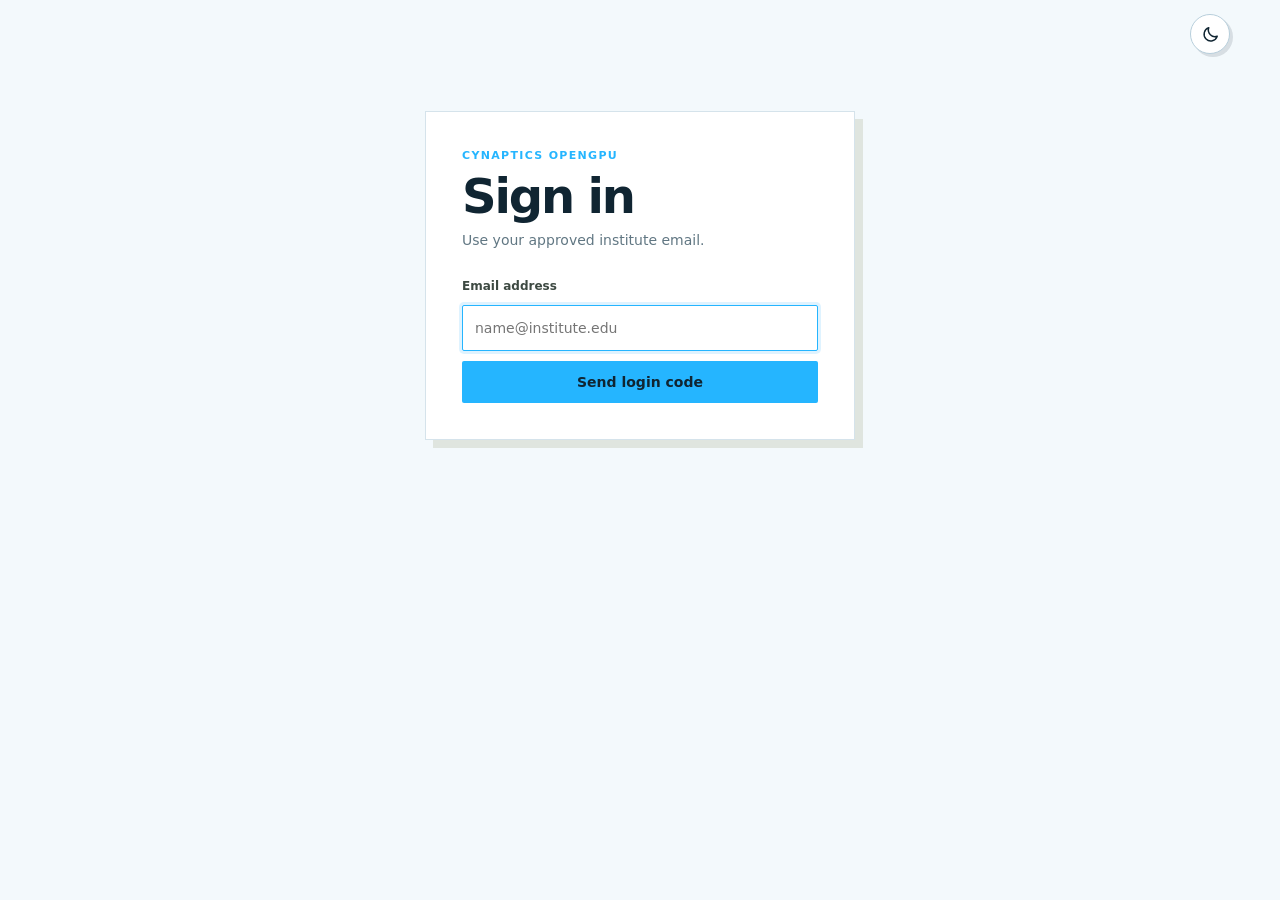
==== commit f67fd10b: "minor cleanup" ====
--- a/frontend/index.html
+++ b/frontend/index.html
@@ -3,13 +3,31 @@
 <head>
   <meta charset="utf-8">
   <meta name="viewport" content="width=device-width, initial-scale=1">
-  <meta name="color-scheme" content="light">
+  <meta name="color-scheme" content="light dark">
   <title>Cynaptics OpenGPU</title>
+  <meta name="description" content="Reserve shared GPU compute on Cynaptics OpenGPU.">
+  <meta property="og:type" content="website">
+  <meta property="og:site_name" content="Cynaptics OpenGPU">
+  <meta property="og:title" content="Cynaptics OpenGPU">
+  <meta property="og:description" content="Shared GPU compute, scheduled simply.">
+  <meta property="og:url" content="__PUBLIC_URL__/">
+  <meta property="og:image" content="__PUBLIC_URL__/social-card.png?v=2">
+  <meta property="og:image:secure_url" content="__PUBLIC_URL__/social-card.png?v=2">
+  <meta property="og:image:type" content="image/png">
+  <meta property="og:image:width" content="1970">
+  <meta property="og:image:height" content="590">
+  <meta property="og:image:alt" content="Cynaptics OpenGPU terminal banner">
+  <meta name="twitter:card" content="summary_large_image">
+  <meta name="twitter:title" content="Cynaptics OpenGPU">
+  <meta name="twitter:description" content="Shared GPU compute, scheduled simply.">
+  <meta name="twitter:image" content="__PUBLIC_URL__/social-card.png?v=2">
   <link rel="icon" href="/frontend/favicon.svg?v=2" type="image/svg+xml">
-  <link rel="stylesheet" href="/frontend/app.css?v=33">
-  <script src="/frontend/app.js?v=29" defer></script>
+  <script src="/frontend/theme.js?v=1"></script>
+  <link rel="stylesheet" href="/frontend/app.css?v=37">
+  <script src="/frontend/app.js?v=31" defer></script>
 </head>
 <body>
+  <button id="theme-toggle" class="theme-toggle" type="button" aria-label="Use dark mode" title="Use dark mode" aria-pressed="false"><svg class="theme-moon" viewBox="0 0 24 24" fill="none" stroke="currentColor" stroke-width="1.8" stroke-linecap="round" stroke-linejoin="round" aria-hidden="true"><path d="M20.5 14.2A8.4 8.4 0 0 1 9.8 3.5 8.5 8.5 0 1 0 20.5 14.2Z"/></svg><svg class="theme-sun" viewBox="0 0 24 24" fill="none" stroke="currentColor" stroke-width="1.8" stroke-linecap="round" stroke-linejoin="round" aria-hidden="true"><circle cx="12" cy="12" r="3.5"/><path d="M12 2v2M12 20v2M4.93 4.93l1.42 1.42M17.66 17.66l1.41 1.41M2 12h2M20 12h2M4.93 19.07l1.42-1.42M17.66 6.34l1.41-1.41"/></svg></button>
   <header class="topbar">
     <div id="user-menu" class="user-menu hidden">
       <span><strong id="user-name"></strong><small id="user-email"></small></span>
--- a/frontend/app.css
+++ b/frontend/app.css
@@ -72,3 +72,49 @@
 .availability-block.mine{border-left-width:2px;border-left-color:#218653}
 .selection-block,.selection-block.conflict{border-left-width:2px}
 .availability-block.continues-from-previous,.selection-block.continues-from-previous{border-left-style:solid}
+
+/* Persistent light/dark appearance */
+.theme-toggle{position:fixed;top:14px;right:max(18px,calc((100vw - 1180px)/2));z-index:100;display:grid;place-items:center;width:40px;height:40px;padding:0;border:1px solid var(--line-strong);border-radius:50%;background:var(--paper);color:var(--ink);box-shadow:3px 3px 0 rgb(16 37 50/.12);cursor:pointer;transition:color 150ms,background-color 150ms,border-color 150ms,transform 150ms,box-shadow 150ms}.theme-toggle:hover{color:var(--accent);transform:translateY(-1px);box-shadow:4px 5px 0 rgb(16 37 50/.14)}.theme-toggle:focus-visible{outline:3px solid rgb(37 181 255/.28);outline-offset:3px}.theme-toggle svg{grid-area:1/1;width:19px;height:19px}.theme-toggle .theme-sun{display:none}[data-theme="dark"] .theme-toggle .theme-moon{display:none}[data-theme="dark"] .theme-toggle .theme-sun{display:block}
+
+:root[data-theme="dark"]{--ink:#e8f4fa;--muted:#8fa8b6;--line:#203947;--line-strong:#315366;--paper:#0d1c26;--canvas:#07131c;--soft:#132a37;--accent:#086fa8;--accent-dark:#0b86c7;--accent-pale:#103246;--danger:#ff766e;--danger-pale:#351c21;--warning:#ffc15c;--success:#42c5ff;--success-pale:#102f40;color-scheme:dark}
+[data-theme="dark"] body{background:radial-gradient(circle at 78% -10%,rgb(37 181 255/.09),transparent 34%),var(--canvas)}
+[data-theme="dark"] .topbar,[data-theme="dark"] .login-panel,[data-theme="dark"] .booking-composer,[data-theme="dark"] .schedule,[data-theme="dark"] dialog,[data-theme="dark"] .booking-panel{background:var(--paper)}
+[data-theme="dark"] .login-panel,[data-theme="dark"] .booking-composer,[data-theme="dark"] .schedule{box-shadow:8px 8px 0 #030a0f}
+[data-theme="dark"] .theme-toggle{box-shadow:3px 3px 0 #02080c}
+[data-theme="dark"] .status,[data-theme="dark"] input,[data-theme="dark"] .secondary,[data-theme="dark"] .day-arrow,[data-theme="dark"] .duration-stepper,[data-theme="dark"] .timeline,[data-theme="dark"] .time-entry,[data-theme="dark"] .time-picker,[data-theme="dark"] .time-picker b,[data-theme="dark"] .time-picker select,[data-theme="dark"] .configuration-summary .configuration-time,[data-theme="dark"] .admin-field select,[data-theme="dark"] .inline-email-completion{background:#0a1821;color:var(--ink)}
+[data-theme="dark"] input::placeholder,[data-theme="dark"] .time-entry input::placeholder{color:#607b8a}
+[data-theme="dark"] label,[data-theme="dark"] .field-label,[data-theme="dark"] .composer-field>span,[data-theme="dark"] .admin-field>span,[data-theme="dark"] .hour-label.major{color:#c4d9e3}
+[data-theme="dark"] .primary,[data-theme="dark"] .day-chip.active{color:#dff5ff;background:var(--accent)}
+[data-theme="dark"] .primary:hover{color:#fff;background:var(--accent-dark)}
+[data-theme="dark"] .reserve-button{box-shadow:6px 6px 0 #075274}
+[data-theme="dark"] .reserve-button:hover:not(:disabled){box-shadow:8px 8px 0 #08658f}
+[data-theme="dark"] .reserve-button:disabled{box-shadow:3px 3px 0 #193645}
+[data-theme="dark"] .day-chip{background:#0c1b24;color:var(--muted)}
+[data-theme="dark"] .day-chip:hover{background:#142c38}
+[data-theme="dark"] .day-chip.active{color:#dff5ff}
+[data-theme="dark"] .key-open{background:#0a1821}
+[data-theme="dark"] .key-busy,[data-theme="dark"] .availability-block{background:#293b46;color:#d8e6ec;border-color:#516875}
+[data-theme="dark"] .key-past{background:repeating-linear-gradient(135deg,#0a1821,#0a1821 3px,#20333e 3px,#20333e 5px)}
+[data-theme="dark"] .hour-labels{background:#0b1a23}
+[data-theme="dark"] .quarter-cell{border-right-color:#142a36}
+[data-theme="dark"] .quarter-cell.hour{border-right-color:#2a4655}
+[data-theme="dark"] .past-block{background:repeating-linear-gradient(135deg,rgb(7 19 28/.8),rgb(7 19 28/.8) 5px,rgb(24 43 54/.78) 5px,rgb(24 43 54/.78) 8px)}
+[data-theme="dark"] .day-boundaries span{background:rgb(10 24 33/.92)}
+[data-theme="dark"] .availability-block.mine{background:#167db0;color:#f4fbff;border-color:#32bffb}
+[data-theme="dark"] .selection-block{background:#e9a83c;color:#241604;border-color:#ffd077;box-shadow:0 7px 20px rgb(0 0 0/.36)}
+[data-theme="dark"] .selection-block.conflict{background:#a94145;color:#fff0f0;border-color:#ff8a82}
+[data-theme="dark"] .notice{color:#ccefff;background:#102d3d;border-color:#27617e;box-shadow:4px 4px 0 rgb(0 0 0/.2)}
+[data-theme="dark"] .notice.error,[data-theme="dark"] .form-notice,[data-theme="dark"] .inline-error{color:#ffd7d4;background:#351c21;border-color:#74383b}
+[data-theme="dark"] .reservation-limit{background:#102f40;border-color:#285d77;color:#8fdcff}
+[data-theme="dark"] .reservation-limit span{color:#a8c3d0}
+[data-theme="dark"] .configuration-summary>div,[data-theme="dark"] .dialog-actions,[data-theme="dark"] .admin-advanced,[data-theme="dark"] .storage-total{background:var(--soft)}
+[data-theme="dark"] dialog{color:var(--ink);box-shadow:12px 12px 0 rgb(0 0 0/.4)}
+[data-theme="dark"] dialog::backdrop{background:rgb(0 7 11/.72)}
+[data-theme="dark"] .period-toggle button.active{color:#bdeaff;background:#123a50;box-shadow:inset 0 0 0 1px #27749b}
+[data-theme="dark"] .duration-stepper button{background:#132a37}
+[data-theme="dark"] .duration-stepper button:hover{background:#1b3b4c}
+[data-theme="dark"] .reservation-pill{border-color:#27749b;background:#102f40;color:#83d8ff}
+[data-theme="dark"] .extended-badge{background:#3b2b15!important;color:#ffd28b!important}
+[data-theme="dark"] .inline-email-ghost{color:#587282}
+[data-theme="dark"] .access-request-icon{border-color:#74383b}
+@media(max-width:700px){.theme-toggle{top:10px;right:12px;width:38px;height:38px}}
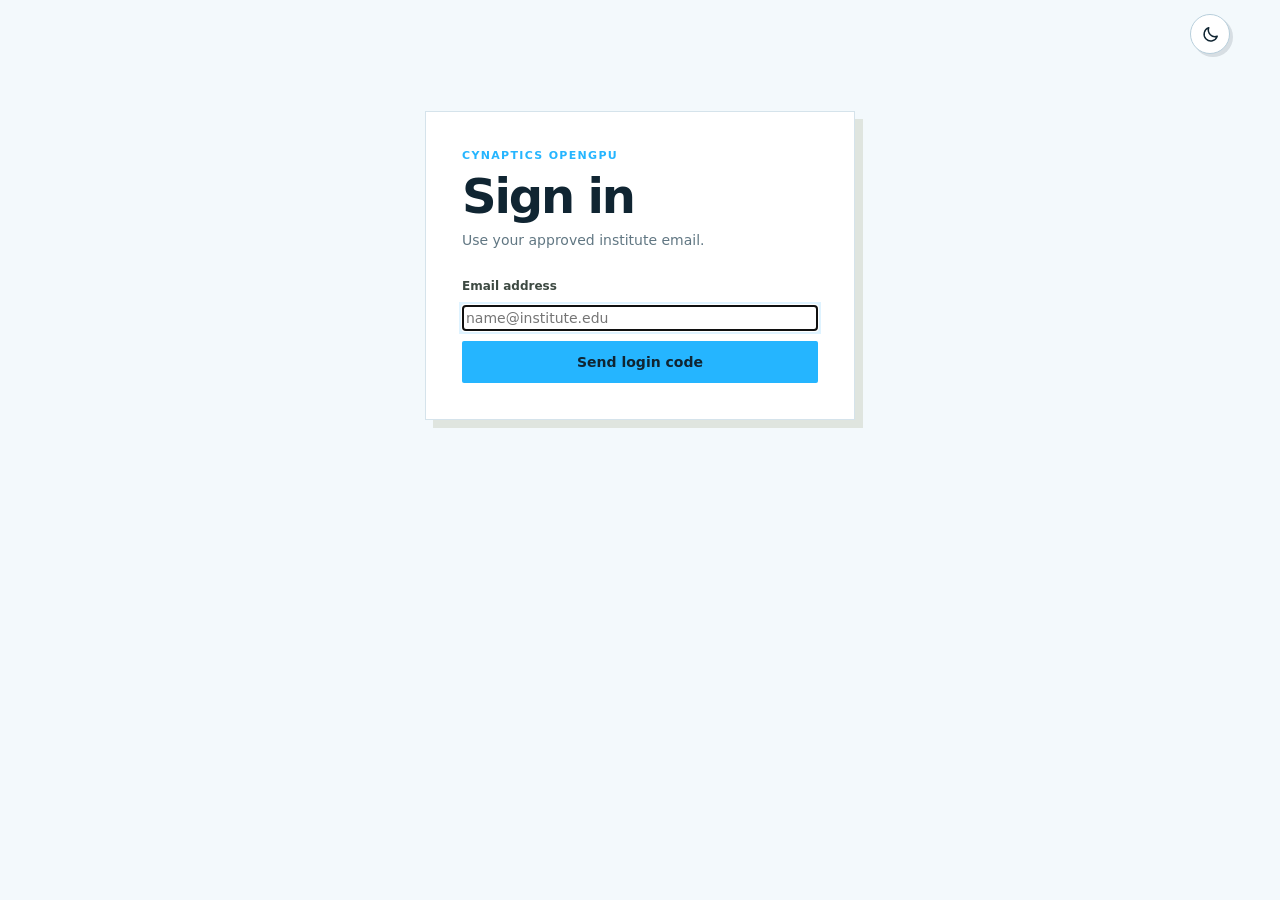
==== commit c557ed60: "Add Lab and Personal onboarding with public-key SSH. Operators choose Lab (OTP allowlist) or Persona" ====
--- a/frontend/index.html
+++ b/frontend/index.html
@@ -23,8 +23,8 @@
   <meta name="twitter:image" content="__PUBLIC_URL__/social-card.png?v=2">
   <link rel="icon" href="/frontend/favicon.svg?v=2" type="image/svg+xml">
   <script src="/frontend/theme.js?v=1"></script>
-  <link rel="stylesheet" href="/frontend/app.css?v=37">
-  <script src="/frontend/app.js?v=31" defer></script>
+  <link rel="stylesheet" href="/frontend/app.css?v=53">
+  <script src="/frontend/app.js?v=32" defer></script>
 </head>
 <body>
   <button id="theme-toggle" class="theme-toggle" type="button" aria-label="Use dark mode" title="Use dark mode" aria-pressed="false"><svg class="theme-moon" viewBox="0 0 24 24" fill="none" stroke="currentColor" stroke-width="1.8" stroke-linecap="round" stroke-linejoin="round" aria-hidden="true"><path d="M20.5 14.2A8.4 8.4 0 0 1 9.8 3.5 8.5 8.5 0 1 0 20.5 14.2Z"/></svg><svg class="theme-sun" viewBox="0 0 24 24" fill="none" stroke="currentColor" stroke-width="1.8" stroke-linecap="round" stroke-linejoin="round" aria-hidden="true"><circle cx="12" cy="12" r="3.5"/><path d="M12 2v2M12 20v2M4.93 4.93l1.42 1.42M17.66 17.66l1.41 1.41M2 12h2M20 12h2M4.93 19.07l1.42-1.42M17.66 6.34l1.41-1.41"/></svg></button>
@@ -40,7 +40,7 @@
     <section id="login" class="login-panel">
       <div class="eyebrow">Cynaptics OpenGPU</div>
       <h1>Sign in</h1>
-      <p>Use your approved institute email.</p>
+      <p id="login-copy">Use your approved institute email.</p>
       <div id="login-notice" class="form-notice hidden" role="alert"></div>
       <form id="email-form" class="form-stack">
         <label for="email">Email address</label>
@@ -59,6 +59,32 @@
         <button id="retry-access" class="button secondary" type="button">Use another email</button>
         <div id="contact-admin-row" class="contact-admin-row hidden"><span>Contact</span><span id="contact-admin"></span><button id="copy-admin-email" class="copy-email" type="button" aria-label="Copy administrator email" title="Copy email"><svg class="copy-icon" viewBox="0 0 24 24" fill="none" stroke="currentColor" stroke-width="2" stroke-linecap="round" stroke-linejoin="round" aria-hidden="true"><rect width="14" height="14" x="8" y="8" rx="2" ry="2"/><path d="M4 16c-1.1 0-2-.9-2-2V4c0-1.1.9-2 2-2h10c1.1 0 2 .9 2 2"/></svg><svg class="check-icon" viewBox="0 0 24 24" fill="none" stroke="currentColor" stroke-width="2" stroke-linecap="round" stroke-linejoin="round" aria-hidden="true"><path d="m20 6-11 11-5-5"/></svg></button></div>
       </div>
+    </section>
+
+    <section id="claim" class="login-panel hidden">
+      <div class="eyebrow">Cynaptics OpenGPU</div>
+      <h1>Join this GPU</h1>
+      <p>Choose a handle and paste your SSH public key. This browser will remember you.</p>
+      <div id="claim-notice" class="form-notice hidden" role="alert"></div>
+      <form id="claim-form" class="form-stack">
+        <label for="claim-handle">Handle</label>
+        <input id="claim-handle" autocomplete="username" placeholder="alice" required>
+        <label for="claim-key">SSH public key</label>
+        <textarea id="claim-key" rows="4" spellcheck="false" placeholder="ssh-ed25519 AAAA… comment" required></textarea>
+        <button id="claim-submit" class="button primary" type="submit">Continue</button>
+      </form>
+    </section>
+
+    <section id="ssh-key" class="login-panel hidden">
+      <div class="eyebrow">Cynaptics OpenGPU</div>
+      <h1>Add your SSH key</h1>
+      <p>OpenGPU installs this public key into your container when a reservation starts. It never creates SSH passwords.</p>
+      <div id="ssh-key-notice" class="form-notice hidden" role="alert"></div>
+      <form id="ssh-key-form" class="form-stack">
+        <label for="ssh-key-input">SSH public key</label>
+        <textarea id="ssh-key-input" rows="4" spellcheck="false" placeholder="ssh-ed25519 AAAA… comment" required></textarea>
+        <button id="ssh-key-submit" class="button primary" type="submit">Save key</button>
+      </form>
     </section>
 
     <section id="workspace" class="workspace hidden">
--- a/frontend/app.css
+++ b/frontend/app.css
@@ -10,7 +10,7 @@
 .topbar{height:68px;padding:0 max(24px,calc((100vw - 1180px)/2));display:flex;align-items:center;justify-content:flex-start;border-bottom:1px solid var(--line);background:var(--paper);position:sticky;top:0;z-index:40}.topbar:has(.user-menu.hidden){display:none}.user-menu strong,.user-menu small{display:block}.user-menu small{color:var(--muted);font-size:11px}.user-menu{display:flex;align-items:center;gap:16px;text-align:left}
 main{width:min(1180px,calc(100% - 48px));margin:0 auto;padding:48px 0 72px}.eyebrow{margin-bottom:8px;color:var(--accent);font-size:11px;font-weight:800;letter-spacing:.12em;text-transform:uppercase}h1,h2,p{margin-top:0}h1{margin-bottom:9px;font-size:clamp(30px,4vw,48px);line-height:1.03;letter-spacing:-.045em;font-weight:720}h2{margin-bottom:0;font-size:21px;letter-spacing:-.025em}.page-heading{display:flex;align-items:end;justify-content:space-between;gap:24px;margin-bottom:30px}.page-heading p{margin:0;color:var(--muted);font-size:15px}.status{display:flex;align-items:center;gap:9px;padding:9px 12px;border:1px solid var(--line);background:#fff;color:var(--muted);font-size:12px}.status-dot{width:8px;height:8px;border-radius:50%;background:var(--success);box-shadow:0 0 0 4px rgb(22 113 73/.11)}
 .login-panel{width:min(430px,100%);margin:7vh auto 0;padding:36px;border:1px solid var(--line);background:var(--paper);box-shadow:8px 8px 0 #dfe5df}.login-panel>p{margin-bottom:27px;color:var(--muted)}.form-notice{margin:-10px 0 20px;padding:12px 13px;color:#7d1814;background:var(--danger-pale);border-left:5px solid var(--danger);font-weight:650}.form-stack{display:grid;gap:10px}.form-stack+form{margin-top:22px;padding-top:22px;border-top:1px solid var(--line)}label,.field-label{color:#3d4942;font-size:12px;font-weight:700}.form-heading{display:flex;justify-content:space-between;align-items:center}
-input{width:100%;height:46px;padding:9px 12px;color:var(--ink);background:#fff;border:1px solid var(--line-strong);border-radius:2px;outline:none;transition:border-color 140ms,box-shadow 140ms}input:focus{border-color:var(--accent);box-shadow:0 0 0 3px rgb(32 106 70/.13)}.otp{font-size:20px;letter-spacing:.22em;font-variant-numeric:tabular-nums}
+.form-stack textarea{width:100%;min-height:96px;padding:10px 12px;color:var(--ink);background:#fff;border:1px solid var(--line-strong);border-radius:2px;outline:none;font-family:ui-monospace,SFMono-Regular,Menlo,Consolas,monospace;font-size:12px;line-height:1.45;resize:vertical}.form-stack textarea:focus{border-color:var(--accent);box-shadow:0 0 0 3px rgb(37 181 255/.14)}
 .button{min-height:42px;padding:8px 15px;border:1px solid transparent;border-radius:2px;font-weight:720;cursor:pointer;transition:background 140ms,border-color 140ms,color 140ms,transform 100ms}.button:active{transform:translateY(1px)}.button:focus-visible,.icon-button:focus-visible,.text-button:focus-visible,.day-arrow:focus-visible,.day-chip:focus-visible,.slot-action:focus-visible,.notice-close:focus-visible{outline:3px solid rgb(32 106 70/.2);outline-offset:2px}.button:disabled{opacity:.5;cursor:wait}.primary{color:#fff;background:var(--accent)}.primary:hover{background:var(--accent-dark)}.secondary{color:var(--ink);background:#fff;border-color:var(--line-strong)}.secondary:hover,.ghost:hover{background:var(--soft)}.ghost{min-height:34px;color:var(--muted);background:transparent;border-color:var(--line)}.danger{color:#fff;background:var(--danger)}.text-button{padding:0;color:var(--accent);background:none;border:0;font-size:12px;font-weight:700;cursor:pointer}.icon-button{width:38px;height:38px;color:var(--muted);background:transparent;border:1px solid var(--line);border-radius:2px;font-size:22px;cursor:pointer}
 .notice{display:grid;grid-template-columns:auto 1fr auto;align-items:start;gap:14px;margin-bottom:22px;padding:19px 20px;color:#104e33;background:var(--success-pale);border:1px solid #9fd3b4;border-left:6px solid var(--success);box-shadow:4px 4px 0 rgb(22 113 73/.1)}.notice.error{color:#7d1814;background:var(--danger-pale);border-color:#edaaa4;border-left-color:var(--danger);box-shadow:4px 4px 0 rgb(181 43 35/.09)}.notice-icon{display:grid;place-items:center;width:26px;height:26px;border-radius:50%;color:#fff;background:var(--success);font-weight:900}.notice-icon::after{content:'✓'}.notice.loading .notice-icon{background:transparent}.notice.loading .notice-icon::after{content:'';width:18px;height:18px;border:3px solid rgb(37 181 255/.28);border-top-color:var(--accent-dark);border-radius:50%;animation:notice-spin .75s linear infinite}.notice.loading .notice-close{visibility:hidden}.notice.error .notice-icon{background:var(--danger)}.notice.error .notice-icon::after{content:'!'}.notice strong{display:block;font-size:17px;letter-spacing:-.01em}.notice p{margin:2px 0 0;color:inherit}.notice-close{padding:0 4px;border:0;background:transparent;color:currentColor;font-size:22px;cursor:pointer}
 .schedule{background:var(--paper);border:1px solid var(--line-strong);box-shadow:8px 8px 0 #dfe5df}.schedule-header{display:flex;align-items:center;justify-content:space-between;gap:20px;padding:24px 26px;border-bottom:1px solid var(--line)}.date-control{display:flex;align-items:center;gap:17px}.day-arrow{display:grid;place-items:center;width:40px;height:40px;border:1px solid var(--line-strong);border-radius:50%;background:#fff;color:var(--ink);cursor:pointer;font-size:17px}.day-arrow:hover{background:var(--soft)}.active-date{min-width:220px}.active-date span{display:block;margin-bottom:2px;color:var(--accent);font-size:11px;font-weight:800;letter-spacing:.1em;text-transform:uppercase}.active-date h2{font-size:24px}
@@ -76,12 +76,12 @@
 /* Persistent light/dark appearance */
 .theme-toggle{position:fixed;top:14px;right:max(18px,calc((100vw - 1180px)/2));z-index:100;display:grid;place-items:center;width:40px;height:40px;padding:0;border:1px solid var(--line-strong);border-radius:50%;background:var(--paper);color:var(--ink);box-shadow:3px 3px 0 rgb(16 37 50/.12);cursor:pointer;transition:color 150ms,background-color 150ms,border-color 150ms,transform 150ms,box-shadow 150ms}.theme-toggle:hover{color:var(--accent);transform:translateY(-1px);box-shadow:4px 5px 0 rgb(16 37 50/.14)}.theme-toggle:focus-visible{outline:3px solid rgb(37 181 255/.28);outline-offset:3px}.theme-toggle svg{grid-area:1/1;width:19px;height:19px}.theme-toggle .theme-sun{display:none}[data-theme="dark"] .theme-toggle .theme-moon{display:none}[data-theme="dark"] .theme-toggle .theme-sun{display:block}
 
-:root[data-theme="dark"]{--ink:#e8f4fa;--muted:#8fa8b6;--line:#203947;--line-strong:#315366;--paper:#0d1c26;--canvas:#07131c;--soft:#132a37;--accent:#086fa8;--accent-dark:#0b86c7;--accent-pale:#103246;--danger:#ff766e;--danger-pale:#351c21;--warning:#ffc15c;--success:#42c5ff;--success-pale:#102f40;color-scheme:dark}
-[data-theme="dark"] body{background:radial-gradient(circle at 78% -10%,rgb(37 181 255/.09),transparent 34%),var(--canvas)}
-[data-theme="dark"] .topbar,[data-theme="dark"] .login-panel,[data-theme="dark"] .booking-composer,[data-theme="dark"] .schedule,[data-theme="dark"] dialog,[data-theme="dark"] .booking-panel{background:var(--paper)}
-[data-theme="dark"] .login-panel,[data-theme="dark"] .booking-composer,[data-theme="dark"] .schedule{box-shadow:8px 8px 0 #030a0f}
-[data-theme="dark"] .theme-toggle{box-shadow:3px 3px 0 #02080c}
-[data-theme="dark"] .status,[data-theme="dark"] input,[data-theme="dark"] .secondary,[data-theme="dark"] .day-arrow,[data-theme="dark"] .duration-stepper,[data-theme="dark"] .timeline,[data-theme="dark"] .time-entry,[data-theme="dark"] .time-picker,[data-theme="dark"] .time-picker b,[data-theme="dark"] .time-picker select,[data-theme="dark"] .configuration-summary .configuration-time,[data-theme="dark"] .admin-field select,[data-theme="dark"] .inline-email-completion{background:#0a1821;color:var(--ink)}
+:root[data-theme="dark"]{--ink:#e8f4fa;--muted:#8fa8b6;--line:#0e1e33;--line-strong:#081221;--paper:#152945;--canvas:#0d1a2b;--soft:#1d385c;--accent:#086fa8;--accent-dark:#0b86c7;--accent-pale:#103246;--danger:#ff766e;--danger-pale:#351c21;--warning:#ffc15c;--success:#42c5ff;--success-pale:#102f40;color-scheme:dark}
+[data-theme="dark"] body{background:var(--canvas)}
+[data-theme="dark"] .topbar,[data-theme="dark"] .login-panel,[data-theme="dark"] .booking-composer,[data-theme="dark"] .schedule,[data-theme="dark"] dialog,[data-theme="dark"] .booking-panel{background:var(--paper);border-color:transparent}
+[data-theme="dark"] .login-panel,[data-theme="dark"] .booking-composer,[data-theme="dark"] .schedule{box-shadow:8px 8px 0 #000000}
+[data-theme="dark"] .theme-toggle{box-shadow:3px 3px 0 #000000}
+[data-theme="dark"] .status,[data-theme="dark"] input,[data-theme="dark"] .secondary,[data-theme="dark"] .day-arrow,[data-theme="dark"] .duration-stepper,[data-theme="dark"] .timeline,[data-theme="dark"] .time-entry,[data-theme="dark"] .time-picker,[data-theme="dark"] .time-picker b,[data-theme="dark"] .time-picker select,[data-theme="dark"] .configuration-summary .configuration-time,[data-theme="dark"] .admin-field select,[data-theme="dark"] .inline-email-completion{background:#0e192a;color:var(--ink)}
 [data-theme="dark"] input::placeholder,[data-theme="dark"] .time-entry input::placeholder{color:#607b8a}
 [data-theme="dark"] label,[data-theme="dark"] .field-label,[data-theme="dark"] .composer-field>span,[data-theme="dark"] .admin-field>span,[data-theme="dark"] .hour-label.major{color:#c4d9e3}
 [data-theme="dark"] .primary,[data-theme="dark"] .day-chip.active{color:#dff5ff;background:var(--accent)}
@@ -89,31 +89,31 @@
 [data-theme="dark"] .reserve-button{box-shadow:6px 6px 0 #075274}
 [data-theme="dark"] .reserve-button:hover:not(:disabled){box-shadow:8px 8px 0 #08658f}
 [data-theme="dark"] .reserve-button:disabled{box-shadow:3px 3px 0 #193645}
-[data-theme="dark"] .day-chip{background:#0c1b24;color:var(--muted)}
-[data-theme="dark"] .day-chip:hover{background:#142c38}
+[data-theme="dark"] .day-chip{background:#111d31;color:var(--muted)}
+[data-theme="dark"] .day-chip:hover{background:#1a2b47}
 [data-theme="dark"] .day-chip.active{color:#dff5ff}
-[data-theme="dark"] .key-open{background:#0a1821}
-[data-theme="dark"] .key-busy,[data-theme="dark"] .availability-block{background:#293b46;color:#d8e6ec;border-color:#516875}
-[data-theme="dark"] .key-past{background:repeating-linear-gradient(135deg,#0a1821,#0a1821 3px,#20333e 3px,#20333e 5px)}
-[data-theme="dark"] .hour-labels{background:#0b1a23}
-[data-theme="dark"] .quarter-cell{border-right-color:#142a36}
-[data-theme="dark"] .quarter-cell.hour{border-right-color:#2a4655}
-[data-theme="dark"] .past-block{background:repeating-linear-gradient(135deg,rgb(7 19 28/.8),rgb(7 19 28/.8) 5px,rgb(24 43 54/.78) 5px,rgb(24 43 54/.78) 8px)}
-[data-theme="dark"] .day-boundaries span{background:rgb(10 24 33/.92)}
-[data-theme="dark"] .availability-block.mine{background:#167db0;color:#f4fbff;border-color:#32bffb}
-[data-theme="dark"] .selection-block{background:#e9a83c;color:#241604;border-color:#ffd077;box-shadow:0 7px 20px rgb(0 0 0/.36)}
-[data-theme="dark"] .selection-block.conflict{background:#a94145;color:#fff0f0;border-color:#ff8a82}
-[data-theme="dark"] .notice{color:#ccefff;background:#102d3d;border-color:#27617e;box-shadow:4px 4px 0 rgb(0 0 0/.2)}
-[data-theme="dark"] .notice.error,[data-theme="dark"] .form-notice,[data-theme="dark"] .inline-error{color:#ffd7d4;background:#351c21;border-color:#74383b}
-[data-theme="dark"] .reservation-limit{background:#102f40;border-color:#285d77;color:#8fdcff}
+[data-theme="dark"] .key-open{background:#0e192a}
+[data-theme="dark"] .key-busy,[data-theme="dark"] .availability-block{background:#2e3d54;color:#d8e6ec;border-color:#465875}
+[data-theme="dark"] .key-past{background:repeating-linear-gradient(135deg,#0e192a,#0e192a 3px,#263450 3px,#263450 5px)}
+[data-theme="dark"] .hour-labels{background:#101c30}
+[data-theme="dark"] .quarter-cell{border-right-color:#152238}
+[data-theme="dark"] .quarter-cell.hour{border-right-color:#263450}
+[data-theme="dark"] .past-block{background:repeating-linear-gradient(135deg,rgb(10 20 40/.8),rgb(10 20 40/.8) 5px,rgb(34 48 76/.78) 5px,rgb(34 48 76/.78) 8px)}
+[data-theme="dark"] .day-boundaries span{background:rgb(15 27 50/.92)}
+[data-theme="dark"] .availability-block.mine{background:#1e5e3a;color:#dff6e8;border-color:#2c9c5d}
+[data-theme="dark"] .selection-block{background:#e9a83c;color:#241604;border-color:#e0ab46;box-shadow:0 7px 20px rgb(0 0 0/.36)}
+[data-theme="dark"] .selection-block.conflict{background:#a94145;color:#fff0f0;border-color:#db645c}
+[data-theme="dark"] .notice{color:#ccefff;background:#1c3055;border-color:#2b4782;box-shadow:4px 4px 0 rgb(0 0 0/.2)}
+[data-theme="dark"] .notice.error,[data-theme="dark"] .form-notice,[data-theme="dark"] .inline-error{color:#ffd7d4;background:#351c21;border-color:#5c2a2d}
+[data-theme="dark"] .reservation-limit{background:#1c355c;border-color:#2b437a;color:#8fdcff}
 [data-theme="dark"] .reservation-limit span{color:#a8c3d0}
 [data-theme="dark"] .configuration-summary>div,[data-theme="dark"] .dialog-actions,[data-theme="dark"] .admin-advanced,[data-theme="dark"] .storage-total{background:var(--soft)}
-[data-theme="dark"] dialog{color:var(--ink);box-shadow:12px 12px 0 rgb(0 0 0/.4)}
+[data-theme="dark"] dialog{color:var(--ink);box-shadow:12px 12px 0 #000000}
 [data-theme="dark"] dialog::backdrop{background:rgb(0 7 11/.72)}
-[data-theme="dark"] .period-toggle button.active{color:#bdeaff;background:#123a50;box-shadow:inset 0 0 0 1px #27749b}
-[data-theme="dark"] .duration-stepper button{background:#132a37}
-[data-theme="dark"] .duration-stepper button:hover{background:#1b3b4c}
-[data-theme="dark"] .reservation-pill{border-color:#27749b;background:#102f40;color:#83d8ff}
+[data-theme="dark"] .period-toggle button.active{color:#bdeaff;background:#1f3c6e;box-shadow:inset 0 0 0 1px #3266bd}
+[data-theme="dark"] .duration-stepper button{background:#1b2e4d}
+[data-theme="dark"] .duration-stepper button:hover{background:#263d66}
+[data-theme="dark"] .reservation-pill{border-color:#264a9c;background:#1c355c;color:#83d8ff}
 [data-theme="dark"] .extended-badge{background:#3b2b15!important;color:#ffd28b!important}
 [data-theme="dark"] .inline-email-ghost{color:#587282}
 [data-theme="dark"] .access-request-icon{border-color:#74383b}
